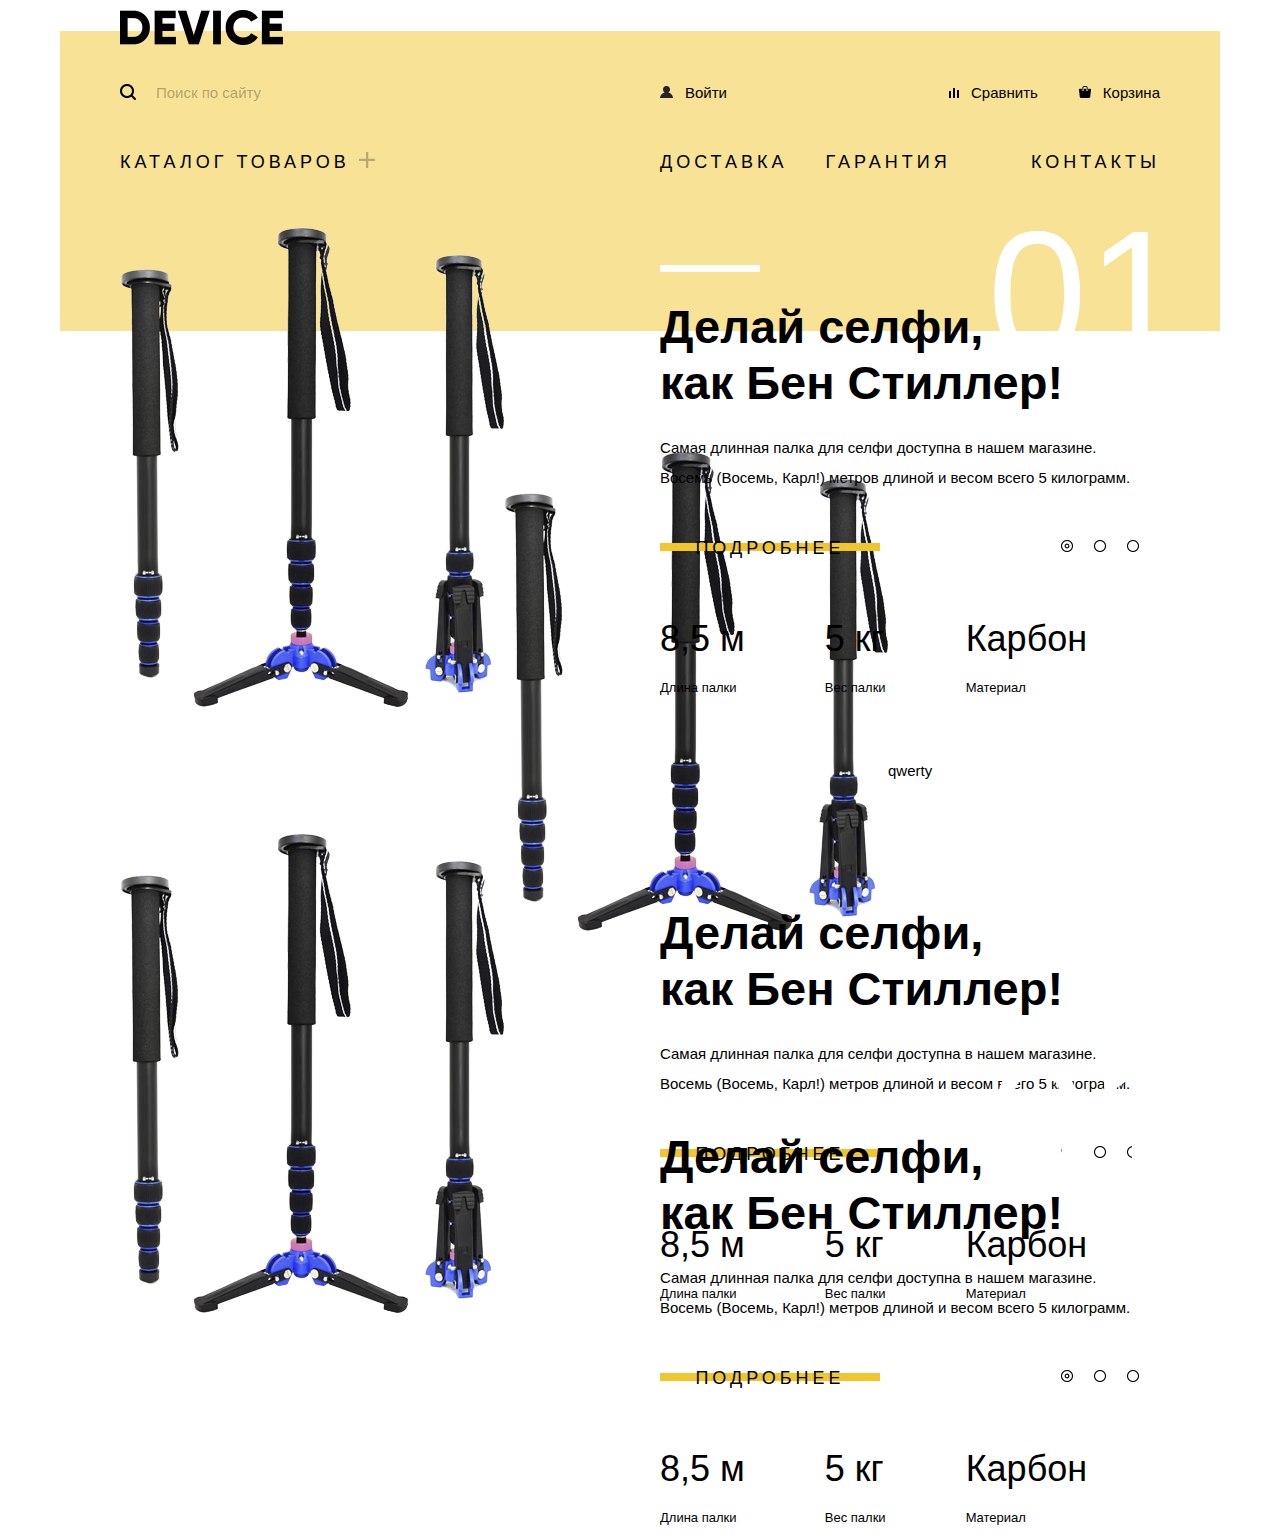
==== index.html @ 812c5d24 "Слайдер_1" ====
<!DOCTYPE html>
<html lang="ru">
  <head>
    <meta charset="utf-8">
    <title>HTML Academy: Девайс</title>
    <link rel="stylesheet" href="css/style.css">

  </head>
  
  <body>

<header>
  <div class="container">
    <div>
      <img src="img/logo.png" alt="" class="logo">
    </div>

    <div class="up">
      <div class="search">
        <img src="img/search_.png" alt="" class="search">
        <span class="search_text">Поиск по сайту</span>
      </div>
      <div class="menu_up">
        <div class="container_left">
          <a href="#"><img src="img/user_.png" alt="" class="user">Войти</a>
        </div>
        <div class="container_cart">
          <ul>
            <li><a href="#"><img src="img/compare_.png" alt="" class="compare">Сравнить</a></li>
            <li><a href="#"><img src="img/cart_.png" alt="" class="cart">Корзина</a></li>
          </ul>
        </div>
      </div>
    </div>
  
    <nav class="clearfix">
      <div class="catalog">
        <a href="#">Каталог товаров <img src="img/plus.png" alt="" class="plus"></a>
      </div>
      <div class="menu">
        <div class="container_left">
          <ul>
            <li><a href="#">Доставка</a></li>
            <li><a href="#">Гарантия</a></li>
          </ul>
        </div>
        <div class="container_right">
          <ul>
            <li><a href="#">Контакты</a></li>
          </ul>
        </div>
    </div>
    </nav>



    <div class="rect"></div>


  </div>


</header>



<section class="slider">
  <div class="container">
    <div class="slider1">
      <div class="sli__img"><img src="img/slider-1.png" alt="" class="slider">
      </div>
      <div class="sli__text">
        <h1>Делай селфи,<br> как Бен Стиллер!</h1>
        <p class="descr">Самая длинная палка для селфи доступна в нашем магазине.<br>
        Восемь (Восемь, Карл!) метров длиной и весом всего 5 килограмм.
        </p>
        <a href="#">
          <div class="button">Подробнее
            <div class="rect__1"></div>
          </div>
        </a>
      
        <div class="pag">
          <ul>
            <li><a href="#"><img src="img/slider-button.png" alt="" class="slider__but"></a></li>
            <li><a href="#"><img src="img/slider-button-empty.png" alt="" class="slider__but"></a></li>
            <li><a href="#"><img src="img/slider-button-empty.png" alt="" class="slider__but"></a></li>
          </ul>
        </div>
        <div class="num">01</div>
        <div class="charact">
          <ul>
            <li>
              <p class="ch">8,5 м</p>
              <p class="ch__de">Длина палки</p>
              
            </li>
            <li>
              <p class="ch">5 кг</p>
              <p class="ch__de">Вес палки</p>
            </li>
            <li>
            <p class="ch">Карбон</p>
            <p class="ch__de">Материал</p>
            </li>
          </ul>
        </div>    
      </div>
    </div>

    <div class="slider1">
      <div class="sli__img"><img src="img/slider-1.png" alt="" class="slider">
      </div>
      <div class="sli__text">
        <h1>Делай селфи,<br> как Бен Стиллер!</h1>
        <p class="descr">Самая длинная палка для селфи доступна в нашем магазине.<br>
        Восемь (Восемь, Карл!) метров длиной и весом всего 5 килограмм.
        </p>
        <a href="#">
          <div class="button">Подробнее
            <div class="rect__1"></div>
          </div>
        </a>
      
        <div class="pag">
          <ul>
            <li><a href="#"><img src="img/slider-button.png" alt="" class="slider__but"></a></li>
            <li><a href="#"><img src="img/slider-button-empty.png" alt="" class="slider__but"></a></li>
            <li><a href="#"><img src="img/slider-button-empty.png" alt="" class="slider__but"></a></li>
          </ul>
        </div>
        <div class="num">01</div>
        <div class="charact">
          <ul>
            <li>
              <p class="ch">8,5 м</p>
              <p class="ch__de">Длина палки</p>
              
            </li>
            <li>
              <p class="ch">5 кг</p>
              <p class="ch__de">Вес палки</p>
            </li>
            <li>
            <p class="ch">Карбон</p>
            <p class="ch__de">Материал</p>
            </li>
          </ul>
        </div>    
      </div>
    </div>
    
    <div class="slider1">
      <div class="sli__img"><img src="img/slider-1.png" alt="" class="slider">
      </div>
      <div class="sli__text">
        <h1>Делай селфи,<br> как Бен Стиллер!</h1>
        <p class="descr">Самая длинная палка для селфи доступна в нашем магазине.<br>
        Восемь (Восемь, Карл!) метров длиной и весом всего 5 килограмм.
        </p>
        <a href="#">
          <div class="button">Подробнее
            <div class="rect__1"></div>
          </div>
        </a>
      
        <div class="pag">
          <ul>
            <li><a href="#"><img src="img/slider-button.png" alt="" class="slider__but"></a></li>
            <li><a href="#"><img src="img/slider-button-empty.png" alt="" class="slider__but"></a></li>
            <li><a href="#"><img src="img/slider-button-empty.png" alt="" class="slider__but"></a></li>
          </ul>
        </div>
        <div class="num">01</div>
        <div class="charact">
          <ul>
            <li>
              <p class="ch">8,5 м</p>
              <p class="ch__de">Длина палки</p>
              
            </li>
            <li>
              <p class="ch">5 кг</p>
              <p class="ch__de">Вес палки</p>
            </li>
            <li>
            <p class="ch">Карбон</p>
            <p class="ch__de">Материал</p>
            </li>
          </ul>
        </div>    
      </div>
    </div>
  </div>
</section>

<section>
  <div class="container"></div>
</section>

<section>
  <div class="container"></div>
</section>

<section>
  <div class="container">qwerty</div>
</section>

<footer>
  <div class="container"></div>
</footer>

</html>
---- css/style.css ----
body {
    padding: 0;
    margin: 0;
    font-family: 'Open Sans Light', 'Helvetica Neue', sans-serif;
    font-size: 15px;
    width: 1160px;
    margin: auto;
}


header {
    background: #f0c52e80;
    height: 300px;
    width: 1160px;
    margin: 31px auto auto auto;
}

.container {
    width: 1040px  ;
    margin: 0 auto;
    position: relative;
}

.logo {
    margin-top: -21px;
}

.search_text {
    
    color: #0000004d;
}

.search {
    float: left;
    padding: 0;
}

.up {
    margin-top: 36px;
}

.menu_up img {
    margin-right: 12px;
}

.container_cart {
    float: right;
}

.container_cart li {
    float: left;
    display: block;
    margin-left: 41px;
}

nav {
    font-family: 'Gilroy ExtraBold', sans-serif;
    text-transform: uppercase;
    letter-spacing: 4px;
    padding-top: 51px;
    font-size: 18px;
}

.button {
    font-family: 'Gilroy ExtraBold', sans-serif;
    text-transform: uppercase;
    letter-spacing: 4px;
    font-size: 18px;
    text-align: center;
    width: fit-content;
    float: left;    
}

a {
    color: black;
    text-decoration: none;
}

span {
    margin-left: 20px;
    padding: 0%;

}

.catalog {
    float: left;
    padding: 0;
}

.container_right {
    float: right;
}

.container_right li {
    float: right;
    display: block;
}

.container_left {
    float: left;
}

.container_left li {
    float: left;
    display: block;
    margin-right: 38px;
}

.menu {
    width: 500px;
    float: right;
}

.clearfix {
    content: '';
    display: table;
    width: 100%;
    clear: both;
}

ul {
    padding: 0;
    margin: 0;
}

.menu_up {
    width: 500px;
    float: right;
}

.rect {
    width: 100px;
    height: 7px;
    background-color: #fff;
    margin-top: 92px;
    margin-left: 540px
    ;
}

.slider {
    height: 431px;
}

.sli__img {
    float: left;
}

.sli__img img {
    height: 100%;
    width: 100%;
    margin-top: -107px;
}

h1 {
    font-family: 'Gilroy ExtraBold', sans-serif;
    font-size: 47px;
    line-height: 56px;
    margin: 0;
}

.sli__text {
    width: 500px;
    float: right;
    margin-top: -32px;
    position: relative;
}

.descr {
    line-height: 30px;
    margin: 22px 0 45px 0;
    
}

.rect__1 {
    width: 220px;
    height: 8px;
    background-color: #f0c52e;
    margin-top: -16px;
}

.pag {
    float: right;
}

.pag li {
    margin-right: 21px;
    display: block;
    float: left;
}

.num {
    font-size: 179px;
    color: #fff;
    font-family: 'Gilroy ExtraBold', sans-serif;
    position: absolute;
    bottom: 62%;
    left: 65.5%;
}

.ch {
    font-family: 'Gilroy Light', sans-serif;
    font-size: 36px;
    margin: 0;
}

.charact li {
    display: block;
    float: left;
    margin-right: 80px;
}

.charact {
    position: absolute;
    width: 510px;
    margin: 80px 0 0 0;
}

.ch__de {
    font-family: 'Open Sans Light', 'Helvetica Neue', sans-serif;
    font-size: 13px;
    margin-top: 20px;
}
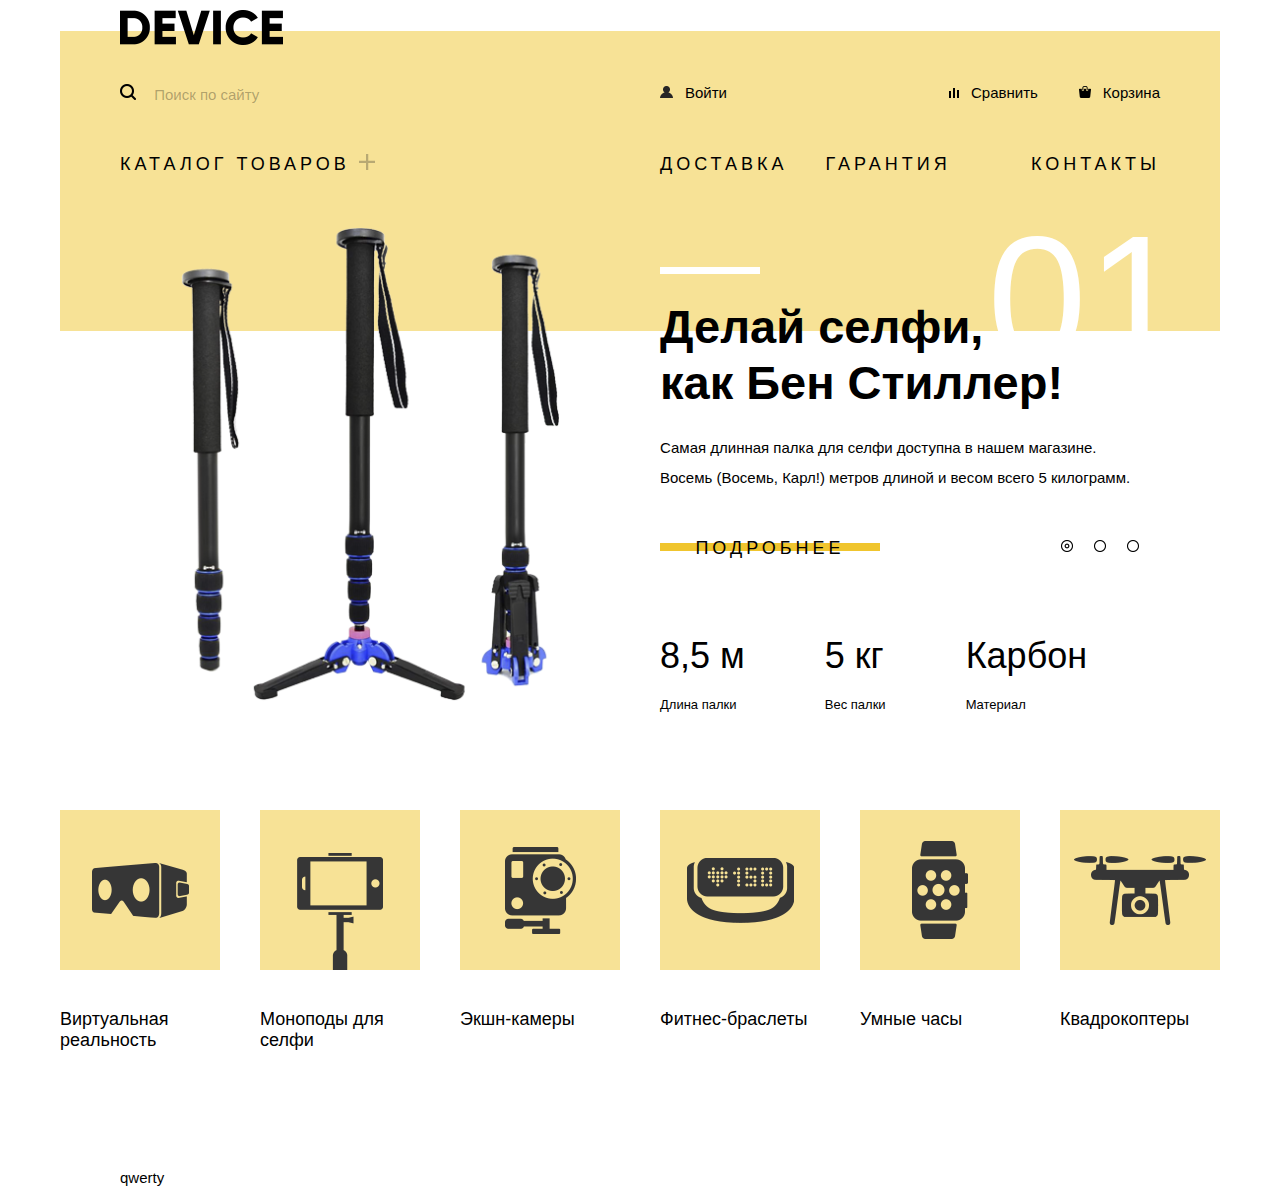
==== commit ce70c230: "popular" ====
--- a/index.html
+++ b/index.html
@@ -14,44 +14,46 @@
     <div>
       <img src="img/logo.png" alt="" class="logo">
     </div>
-
-    <div class="up">
-      <div class="search">
-        <img src="img/search_.png" alt="" class="search">
-        <span class="search_text">Поиск по сайту</span>
+    <div class="navigation">
+      <div class="nav-up">
+        <div class="search">
+          <img src="img/search_.png" alt="" class="search">
+          Поиск по сайту
+        </div>
+        <div class="menu_up">
+          <div class="container_left">
+            <a href="#"><img src="img/user_.png" alt="" class="user">Войти</a>
+          </div>
+          <div class="container_cart">
+            <div class="compare">
+              <a href="#"><img src="img/compare_.png" alt="" class="imgcompare">Сравнить</a>
+            </div>
+            <div class="cart">
+              <a href="#"><img src="img/cart_.png" alt="" class="cart">Корзина</a>
+            </div>
+          </div>
+        </div>
       </div>
-      <div class="menu_up">
-        <div class="container_left">
-          <a href="#"><img src="img/user_.png" alt="" class="user">Войти</a>
+    
+      <div class="nav-down">
+        <div class="catalog">
+          <a href="#">Каталог товаров <img src="img/plus.png" alt="" class="plus"></a>
         </div>
-        <div class="container_cart">
-          <ul>
-            <li><a href="#"><img src="img/compare_.png" alt="" class="compare">Сравнить</a></li>
-            <li><a href="#"><img src="img/cart_.png" alt="" class="cart">Корзина</a></li>
-          </ul>
+        <div class="menu">
+          <div class="container_left">
+            <div class="del">
+              <a href="#">Доставка</a>
+            </div>
+            <div class="garant">
+              <a href="#">Гарантия</a>
+            </div>
+          </div>
+          <div class="container_right">
+            <a href="#">Контакты</a>
+          </div>
         </div>
       </div>
     </div>
-  
-    <nav class="clearfix">
-      <div class="catalog">
-        <a href="#">Каталог товаров <img src="img/plus.png" alt="" class="plus"></a>
-      </div>
-      <div class="menu">
-        <div class="container_left">
-          <ul>
-            <li><a href="#">Доставка</a></li>
-            <li><a href="#">Гарантия</a></li>
-          </ul>
-        </div>
-        <div class="container_right">
-          <ul>
-            <li><a href="#">Контакты</a></li>
-          </ul>
-        </div>
-    </div>
-    </nav>
-
 
 
     <div class="rect"></div>
@@ -67,27 +69,32 @@
 <section class="slider">
   <div class="container">
     <div class="slider1">
-      <div class="sli__img"><img src="img/slider-1.png" alt="" class="slider">
+      <div class="sli__img">
+        <div><img src="img/slider-1.png" alt="" class="slider"></div>
       </div>
       <div class="sli__text">
         <h1>Делай селфи,<br> как Бен Стиллер!</h1>
         <p class="descr">Самая длинная палка для селфи доступна в нашем магазине.<br>
         Восемь (Восемь, Карл!) метров длиной и весом всего 5 килограмм.
         </p>
-        <a href="#">
-          <div class="button">Подробнее
-            <div class="rect__1"></div>
+        <div class="butt">
+          <a href="#">
+            <div class="button">Подробнее
+              <div class="rect__1"></div>
+            </div>
+          </a>
+          
+          <div class="pag">
+            <ul>
+              <li><a href="#"><img src="img/slider-button.png" alt="" class="slider__but"></a></li>
+              <li><a href="#"><img src="img/slider-button-empty.png" alt="" class="slider__but"></a></li>
+              <li><a href="#"><img src="img/slider-button-empty.png" alt="" class="slider__but"></a></li>
+            </ul>
           </div>
-        </a>
-      
-        <div class="pag">
-          <ul>
-            <li><a href="#"><img src="img/slider-button.png" alt="" class="slider__but"></a></li>
-            <li><a href="#"><img src="img/slider-button-empty.png" alt="" class="slider__but"></a></li>
-            <li><a href="#"><img src="img/slider-button-empty.png" alt="" class="slider__but"></a></li>
-          </ul>
         </div>
+
         <div class="num">01</div>
+
         <div class="charact">
           <ul>
             <li>
@@ -108,94 +115,43 @@
       </div>
     </div>
 
-    <div class="slider1">
-      <div class="sli__img"><img src="img/slider-1.png" alt="" class="slider">
+</section>
+
+<section>
+  <div class="">
+    <div class="popular">
+      <div class="icon">
+      <div class="col-1">
+        <img src="img/popular-1.png" alt="">
+        
+        
       </div>
-      <div class="sli__text">
-        <h1>Делай селфи,<br> как Бен Стиллер!</h1>
-        <p class="descr">Самая длинная палка для селфи доступна в нашем магазине.<br>
-        Восемь (Восемь, Карл!) метров длиной и весом всего 5 килограмм.
-        </p>
-        <a href="#">
-          <div class="button">Подробнее
-            <div class="rect__1"></div>
-          </div>
-        </a>
-      
-        <div class="pag">
-          <ul>
-            <li><a href="#"><img src="img/slider-button.png" alt="" class="slider__but"></a></li>
-            <li><a href="#"><img src="img/slider-button-empty.png" alt="" class="slider__but"></a></li>
-            <li><a href="#"><img src="img/slider-button-empty.png" alt="" class="slider__but"></a></li>
-          </ul>
+      <div class="col-2">
+        <img src="img/popular-2.png" alt="">
         </div>
-        <div class="num">01</div>
-        <div class="charact">
-          <ul>
-            <li>
-              <p class="ch">8,5 м</p>
-              <p class="ch__de">Длина палки</p>
-              
-            </li>
-            <li>
-              <p class="ch">5 кг</p>
-              <p class="ch__de">Вес палки</p>
-            </li>
-            <li>
-            <p class="ch">Карбон</p>
-            <p class="ch__de">Материал</p>
-            </li>
-          </ul>
-        </div>    
+      <div class="col-3">
+        <img src="img/popular-3.png" alt="">
+        </div>
+      <div class="col-4">
+        <img src="img/popular-4.png" alt="">
+        </div>
+      <div class="col-5">
+        <img src="img/popular-5.png" alt="">
+        </div>
+      <div class="col-6">
+        <img src="img/poppular-6.png" alt="">
+        </div>
       </div>
-    </div>
-    
-    <div class="slider1">
-      <div class="sli__img"><img src="img/slider-1.png" alt="" class="slider">
-      </div>
-      <div class="sli__text">
-        <h1>Делай селфи,<br> как Бен Стиллер!</h1>
-        <p class="descr">Самая длинная палка для селфи доступна в нашем магазине.<br>
-        Восемь (Восемь, Карл!) метров длиной и весом всего 5 килограмм.
-        </p>
-        <a href="#">
-          <div class="button">Подробнее
-            <div class="rect__1"></div>
-          </div>
-        </a>
-      
-        <div class="pag">
-          <ul>
-            <li><a href="#"><img src="img/slider-button.png" alt="" class="slider__but"></a></li>
-            <li><a href="#"><img src="img/slider-button-empty.png" alt="" class="slider__but"></a></li>
-            <li><a href="#"><img src="img/slider-button-empty.png" alt="" class="slider__but"></a></li>
-          </ul>
-        </div>
-        <div class="num">01</div>
-        <div class="charact">
-          <ul>
-            <li>
-              <p class="ch">8,5 м</p>
-              <p class="ch__de">Длина палки</p>
-              
-            </li>
-            <li>
-              <p class="ch">5 кг</p>
-              <p class="ch__de">Вес палки</p>
-            </li>
-            <li>
-            <p class="ch">Карбон</p>
-            <p class="ch__de">Материал</p>
-            </li>
-          </ul>
-        </div>    
+      <div class="col-tex">
+        <div class="col-text">Виртуальная реальность</div>
+        <div class="col-text">Моноподы для селфи</div>
+        <div class="col-text">Экшн-камеры</div>
+        <div class="col-text">Фитнес-браслеты</div>
+        <div class="col-text">Умные часы</div>
+        <div class="col-text">Квадрокоптеры</div>
       </div>
     </div>
   </div>
-</section>
-
-<section>
-  <div class="container"></div>
 </section>
 
 <section>
--- a/css/style.css
+++ b/css/style.css
@@ -25,18 +25,22 @@
     margin-top: -21px;
 }
 
-.search_text {
-    
+.search {
+    padding: 0 14px 0 0;
     color: #0000004d;
-}
-
-.search {
-    float: left;
-    padding: 0;
-}
-
-.up {
+
+}
+
+.navigation {
+    display: flex;
+    flex-direction: column;
+}
+
+.nav-up {
     margin-top: 36px;
+    display: flex;
+    justify-content: space-between;
+
 }
 
 .menu_up img {
@@ -44,21 +48,21 @@
 }
 
 .container_cart {
-    float: right;
-}
-
-.container_cart li {
-    float: left;
-    display: block;
-    margin-left: 41px;
-}
-
-nav {
+    display: flex;
+}
+
+.compare {
+    padding-right: 41px;
+}
+
+.nav-down {
     font-family: 'Gilroy ExtraBold', sans-serif;
     text-transform: uppercase;
     letter-spacing: 4px;
     padding-top: 51px;
     font-size: 18px;
+    display: flex;
+    justify-content: space-between;
 }
 
 .button {
@@ -76,46 +80,23 @@
     text-decoration: none;
 }
 
-span {
-    margin-left: 20px;
-    padding: 0%;
-
-}
-
 .catalog {
-    float: left;
+
     padding: 0;
 }
 
-.container_right {
-    float: right;
-}
-
-.container_right li {
-    float: right;
-    display: block;
-}
-
 .container_left {
-    float: left;
-}
-
-.container_left li {
-    float: left;
-    display: block;
-    margin-right: 38px;
+    display: flex;
 }
 
 .menu {
     width: 500px;
-    float: right;
-}
-
-.clearfix {
-    content: '';
-    display: table;
-    width: 100%;
-    clear: both;
+    display: flex;
+    justify-content: space-between;
+}
+
+.del {
+    padding-right: 38px;
 }
 
 ul {
@@ -125,7 +106,8 @@
 
 .menu_up {
     width: 500px;
-    float: right;
+    display: flex;
+    justify-content: space-between;
 }
 
 .rect {
@@ -133,23 +115,28 @@
     height: 7px;
     background-color: #fff;
     margin-top: 92px;
-    margin-left: 540px
-    ;
+    margin-left: 540px;
 }
 
 .slider {
-    height: 431px;
+    height: 479px;
+}
+
+.slider1 {
+    display: flex;
+    justify-content: space-between;
 }
 
 .sli__img {
-    float: left;
-}
-
-.sli__img img {
-    height: 100%;
+    display: flex;
+    margin-top: -107px;
+    margin-left: auto;
+    margin-right: auto;
+}
+
+/*.sli__img img {
     width: 100%;
-    margin-top: -107px;
-}
+}*/
 
 h1 {
     font-family: 'Gilroy ExtraBold', sans-serif;
@@ -160,7 +147,7 @@
 
 .sli__text {
     width: 500px;
-    float: right;
+    padding-left: 40px;
     margin-top: -32px;
     position: relative;
 }
@@ -178,14 +165,23 @@
     margin-top: -16px;
 }
 
+.butt {
+    display: flex;
+    justify-content: space-between;
+}
+
 .pag {
-    float: right;
+    display: flex;
+}
+
+.pag ul {
+    display: flex;
 }
 
 .pag li {
     margin-right: 21px;
-    display: block;
-    float: left;
+    display: flex;
+    
 }
 
 .num {
@@ -193,8 +189,8 @@
     color: #fff;
     font-family: 'Gilroy ExtraBold', sans-serif;
     position: absolute;
-    bottom: 62%;
-    left: 65.5%;
+    bottom: 75%;
+    left: 68%;
 }
 
 .ch {
@@ -203,9 +199,13 @@
     margin: 0;
 }
 
+.charact ul {
+    display: flex;
+}
+
 .charact li {
-    display: block;
-    float: left;
+    display: flex;
+    flex-direction: column;
     margin-right: 80px;
 }
 
@@ -221,3 +221,45 @@
     margin-top: 20px;
 }
 
+.popular {
+    /*display: flex;
+    flex-direction: row;
+    justify-content: space-between;*/
+}
+
+.col-1, .col-3, .col-4, .col-5, .col-6 {
+    height: 160px;
+    width: 160px;
+    background: #f7e296;
+    display: flex;
+    align-items: center;
+    justify-content: center;
+}
+
+.col-2 {
+    height: 160px;
+    width: 160px;
+    background: #f7e296;
+    display: flex;
+    align-items: flex-end;
+    justify-content: center;
+}
+
+.icon {
+    display: flex;
+    justify-content: space-between;
+}
+
+.col-text {
+    width: 160px;
+    height: 160px;
+    font-family: 'Gilroy ExtraBold', sans-serif;
+    font-size: 18px;
+    padding-top: 39px;
+}
+
+.col-tex {
+    display: flex;
+    justify-content: space-between;
+    flex-direction: row;
+}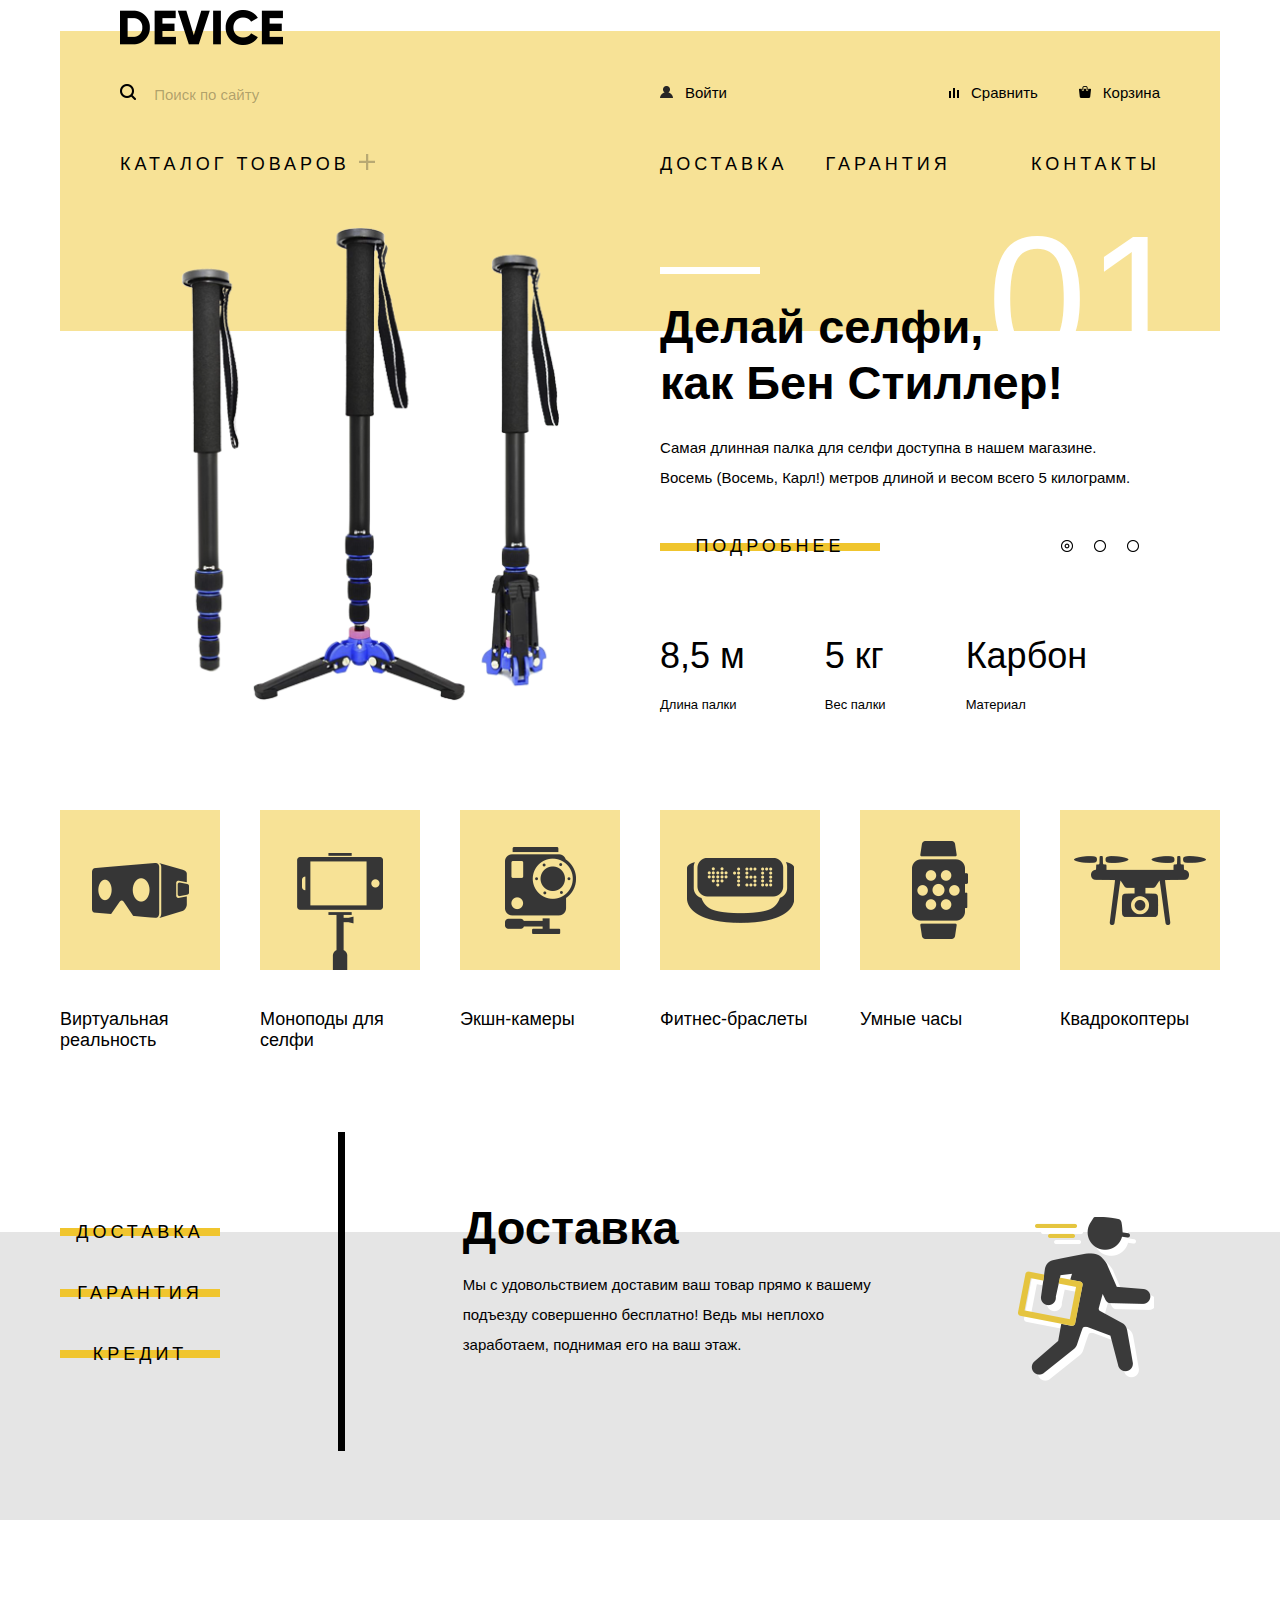
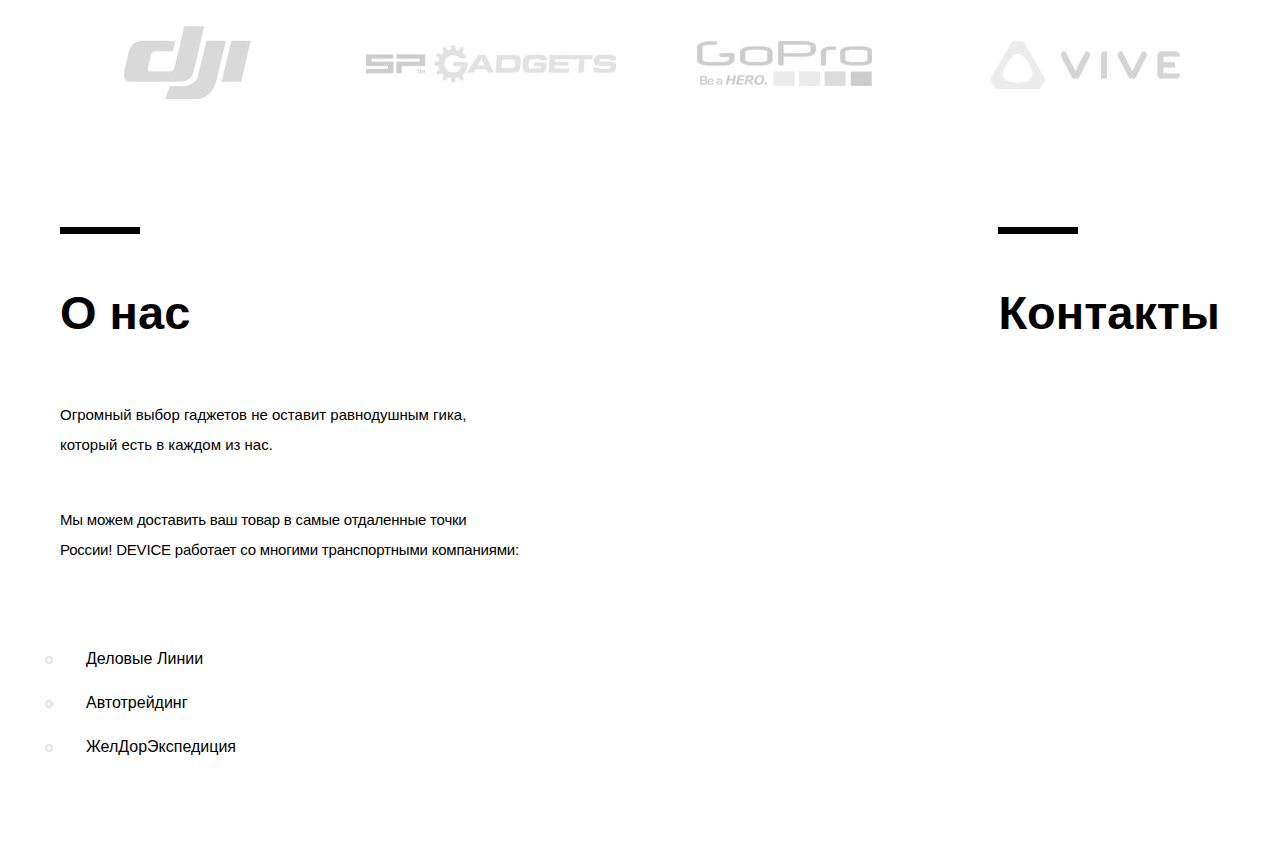
==== commit 4987a0c0: "раздел О нас" ====
--- a/index.html
+++ b/index.html
@@ -7,7 +7,7 @@
 
   </head>
   
-  <body>
+<body>
 
 <header>
   <div class="container">
@@ -79,8 +79,8 @@
         </p>
         <div class="butt">
           <a href="#">
-            <div class="button">Подробнее
-              <div class="rect__1"></div>
+            <div class="rect-1">
+              <div class="button">Подробнее</div>
             </div>
           </a>
           
@@ -117,14 +117,11 @@
 
 </section>
 
-<section>
-  <div class="">
-    <div class="popular">
+<section class="popular">
+    <div class="">
       <div class="icon">
       <div class="col-1">
         <img src="img/popular-1.png" alt="">
-        
-        
       </div>
       <div class="col-2">
         <img src="img/popular-2.png" alt="">
@@ -151,19 +148,87 @@
         <div class="col-text">Квадрокоптеры</div>
       </div>
     </div>
-  </div>
-</section>
-
-<section>
-  <div class="container"></div>
-</section>
-
-<section>
-  <div class="container">qwerty</div>
+</section>
+
+<section class="delivery">
+  <div class="deli">
+    <div class="del-menu">
+      <a href="#">
+        <div class="rect-2">
+          <div class="button">Доставка</div>
+        </div>
+      </a>
+      <a href="#">
+        <div class="rect-2">
+          <div class="button">Гарантия</div>
+        </div>
+      </a>
+      <a href="#">
+        <div class="rect-2">
+          <div class="button">Кредит</div>
+        </div>
+      </a>
+        
+     
+    </div>
+    <div class="del-rect"></div>
+    <div class="del-descr"><h3>Доставка</h3>
+      <p class="del-text">Мы с удовольствием доставим ваш товар прямо к вашему подъезду совершенно бесплатно! Ведь мы неплохо заработаем, поднимая его на ваш этаж.</p>
+    </div>
+    <div class="del-img"><img src="img/delivery.png" alt="" class=""></div>
+  </div>
+
+</section>
+
+<section class="partners">
+  <div class="">
+    <div class="icon">
+    <div class="ico-1">
+      <img src="img/logo-1.jpg" alt="">
+    </div>
+    <div class="ico-2">
+      <img src="img/logo-2.jpg" alt="">
+      </div>
+    <div class="ico-3">
+      <img src="img/logo-3.jpg" alt="">
+      </div>
+    <div class="ico-4">
+      <img src="img/logo-4.jpg" alt="">
+      </div>
+    </div>
+  </div>
+</section>
+
+<section class="info">
+  <div class="info-1">
+    <div class="about">
+      <div class="rect-3"></div>
+      <h3>О нас</h3>
+      <p class="about-text1">Огромный выбор гаджетов не оставит равнодушным гика, который есть в каждом из нас.</p>
+
+      <p class="about-text2">Мы можем доставить ваш товар в самые отдаленные точки России! DEVICE работает со многими транспортными компаниями:</p>
+        
+      <div class="about-text3">  
+        <ul>
+          <li>Деловые Линии</li>
+          <li>Автотрейдинг</li>
+          <li>ЖелДорЭкспедиция</li>
+        </ul>
+      </div>
+    </div>
+    <div class="contacts">
+      <div class="rect-3"></div>
+      <h3>Контакты</h3>
+    </div>
+  </div>
 </section>
 
 <footer>
-  <div class="container"></div>
+  <div class="container">
+
+  </div>
 </footer>
 
+</body>
+
 </html>
--- a/css/style.css
+++ b/css/style.css
@@ -3,7 +3,6 @@
     margin: 0;
     font-family: 'Open Sans Light', 'Helvetica Neue', sans-serif;
     font-size: 15px;
-    width: 1160px;
     margin: auto;
 }
 
@@ -63,16 +62,6 @@
     font-size: 18px;
     display: flex;
     justify-content: space-between;
-}
-
-.button {
-    font-family: 'Gilroy ExtraBold', sans-serif;
-    text-transform: uppercase;
-    letter-spacing: 4px;
-    font-size: 18px;
-    text-align: center;
-    width: fit-content;
-    float: left;    
 }
 
 a {
@@ -158,16 +147,26 @@
     
 }
 
-.rect__1 {
+.button {
+    font-family: 'Gilroy ExtraBold', sans-serif;
+    text-transform: uppercase;
+    letter-spacing: 4px;
+    font-size: 18px;
+}
+
+.rect-1 {
     width: 220px;
     height: 8px;
     background-color: #f0c52e;
-    margin-top: -16px;
+    display: flex;
+    justify-content: center;
+    align-items: center;
 }
 
 .butt {
     display: flex;
     justify-content: space-between;
+    align-items: center;
 }
 
 .pag {
@@ -222,9 +221,10 @@
 }
 
 .popular {
-    /*display: flex;
-    flex-direction: row;
-    justify-content: space-between;*/
+    height: 322px;
+    width: 1160px;
+    margin: auto;
+    padding-bottom: 100px;
 }
 
 .col-1, .col-3, .col-4, .col-5, .col-6 {
@@ -262,4 +262,141 @@
     display: flex;
     justify-content: space-between;
     flex-direction: row;
+}
+
+.deli {
+    display: flex;
+    position: relative;
+    justify-content: space-between;
+    margin: 0 auto;
+    width: 1160px;
+}
+
+.ico-1, .ico-2, .ico-3, .ico-4 {
+    padding: 20px;
+    height: 247px;
+    width: 260px;
+    display: flex;
+    align-items: center;
+    justify-content: center;
+}
+
+/*.ico-1, .ico-2, .ico-3 {
+    padding-right: 20px;
+}
+
+.ico-2, .ico-3, .ico-4 {
+    padding-left: 20px;
+}*/
+
+.del-menu {
+    padding-right: 117px;
+    margin-top: -4px;
+}
+
+.del-rect {
+    width: 7px;
+    height: 319px;
+    background-color: black;
+    margin: -100px 0 0 0;
+
+}
+
+.delivery {
+    height: 288px;
+    background: #e5e5e5;
+}
+
+.rect-2 {
+    width: 160px;
+    height: 8px;
+    background-color: #f0c52e;
+    display: flex;
+    justify-content: center;
+    align-items: center;
+    margin-bottom: 53px;
+}
+
+h3 {
+    font-family: 'Gilroy ExtraBold', sans-serif;
+    font-size: 47px;
+    margin: 0;
+}
+
+.del-descr {
+
+    padding: 0 116px 0 116px;
+    margin-top: -32px;
+}
+
+.del-img {
+    margin-top: -15px;
+    padding: 0 66px 0 0;
+}
+
+.del-text {
+    width: 438px;
+    line-height: 30px;
+}
+
+.partners {
+    width: 1200px;
+    margin: auto;
+}
+
+.info {
+    height: 655px;
+    width: 1200px;
+    margin: auto;
+}
+
+.rect-3 {
+    width: 80px;
+    height: 7px;
+    background-color: black;
+    margin-bottom: 51px;
+}
+
+.info-1 {
+    display: flex;
+    flex-direction: row;
+    justify-content: space-between;
+}
+
+.about {
+    padding: 20px;
+}
+
+.contacts {
+    padding: 20px;
+}
+
+.about-text1 {
+    width: 460px;
+    padding: 60px 0 45px 0;
+    margin: 0;
+    line-height: 30px;
+}
+
+.about-text2 {
+    width: 460px;
+    padding-bottom: 85px;
+    margin: 0;
+    letter-spacing: -0.2px;
+    line-height: 30px;
+}
+
+.about-text3 {
+    font-family: 'Gilroy ExtraBold', sans-serif;
+    font-size: 16px;
+}
+
+.about-text3 ul {
+    list-style-image: url(../img/marker.png); 
+    margin-right: 26px;
+}
+
+.about-text3 li {
+    padding-bottom: 26px;
+    padding-left: 26px;
 }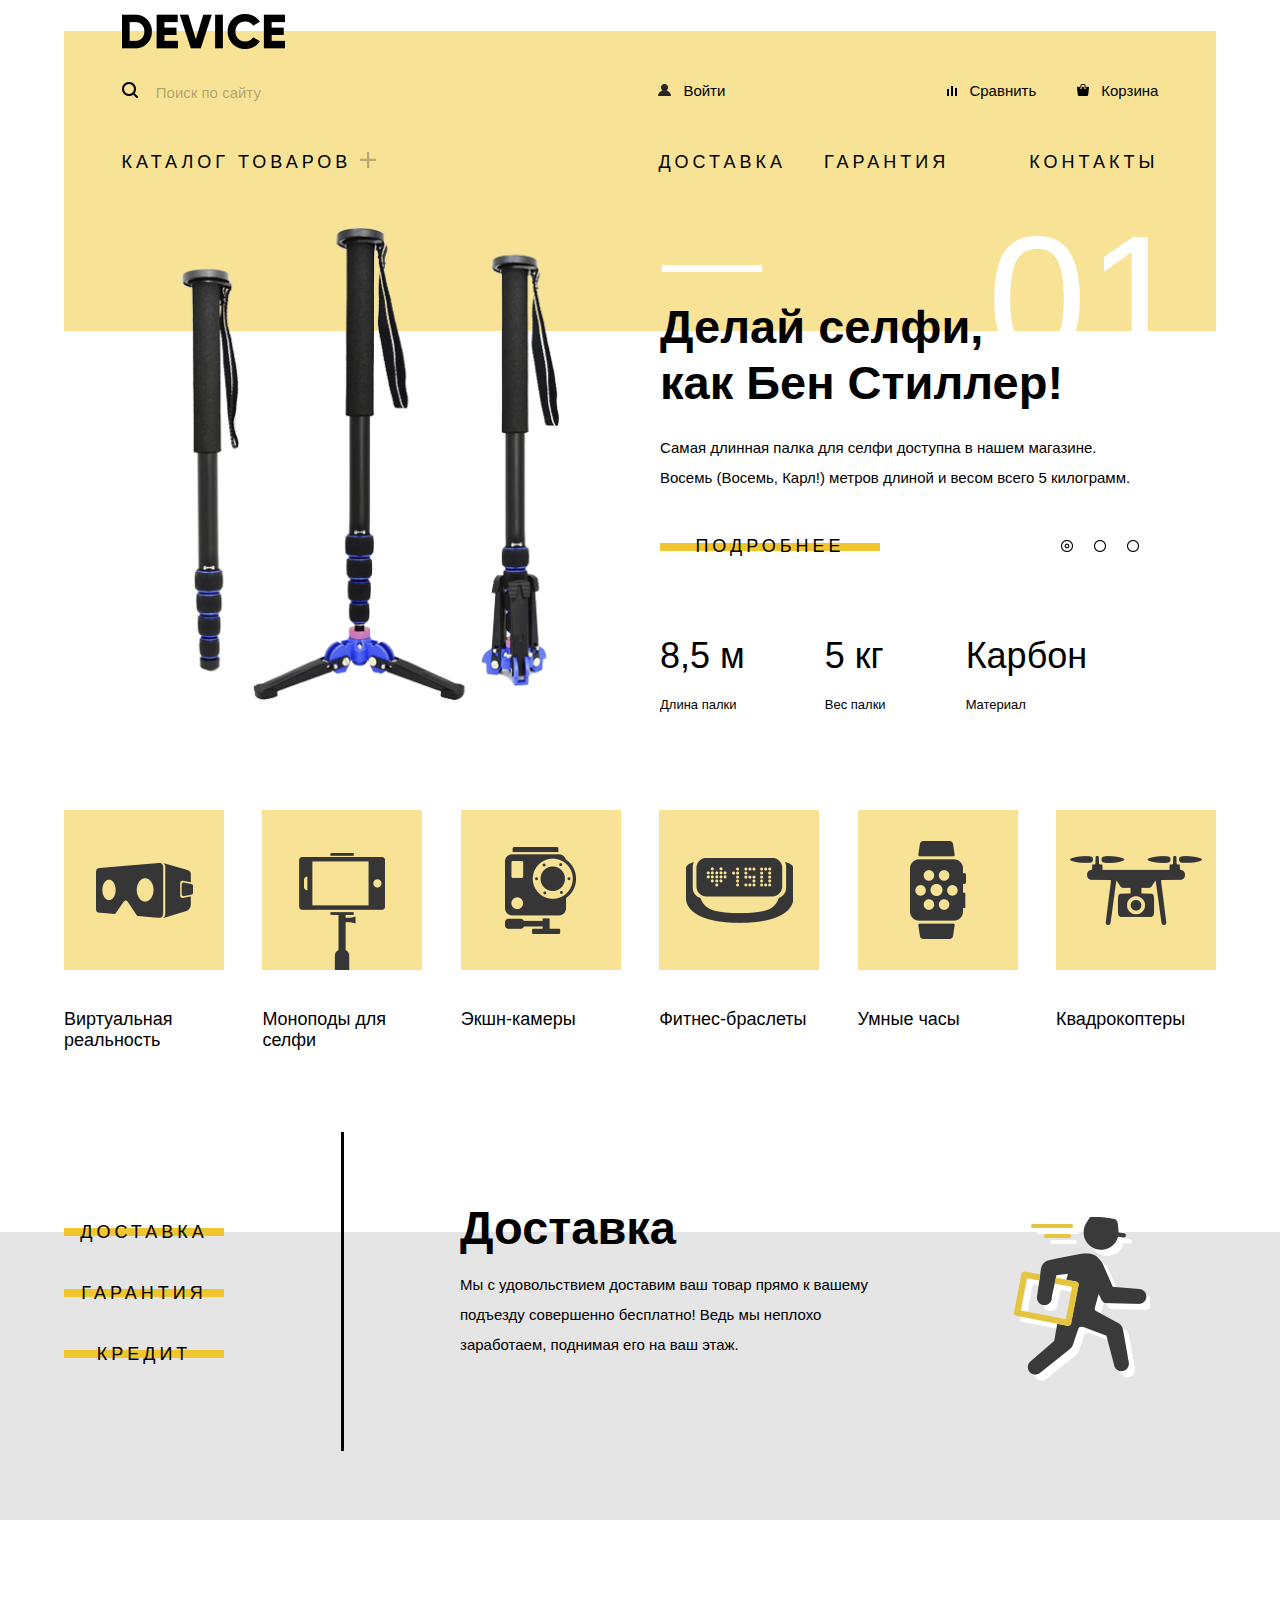
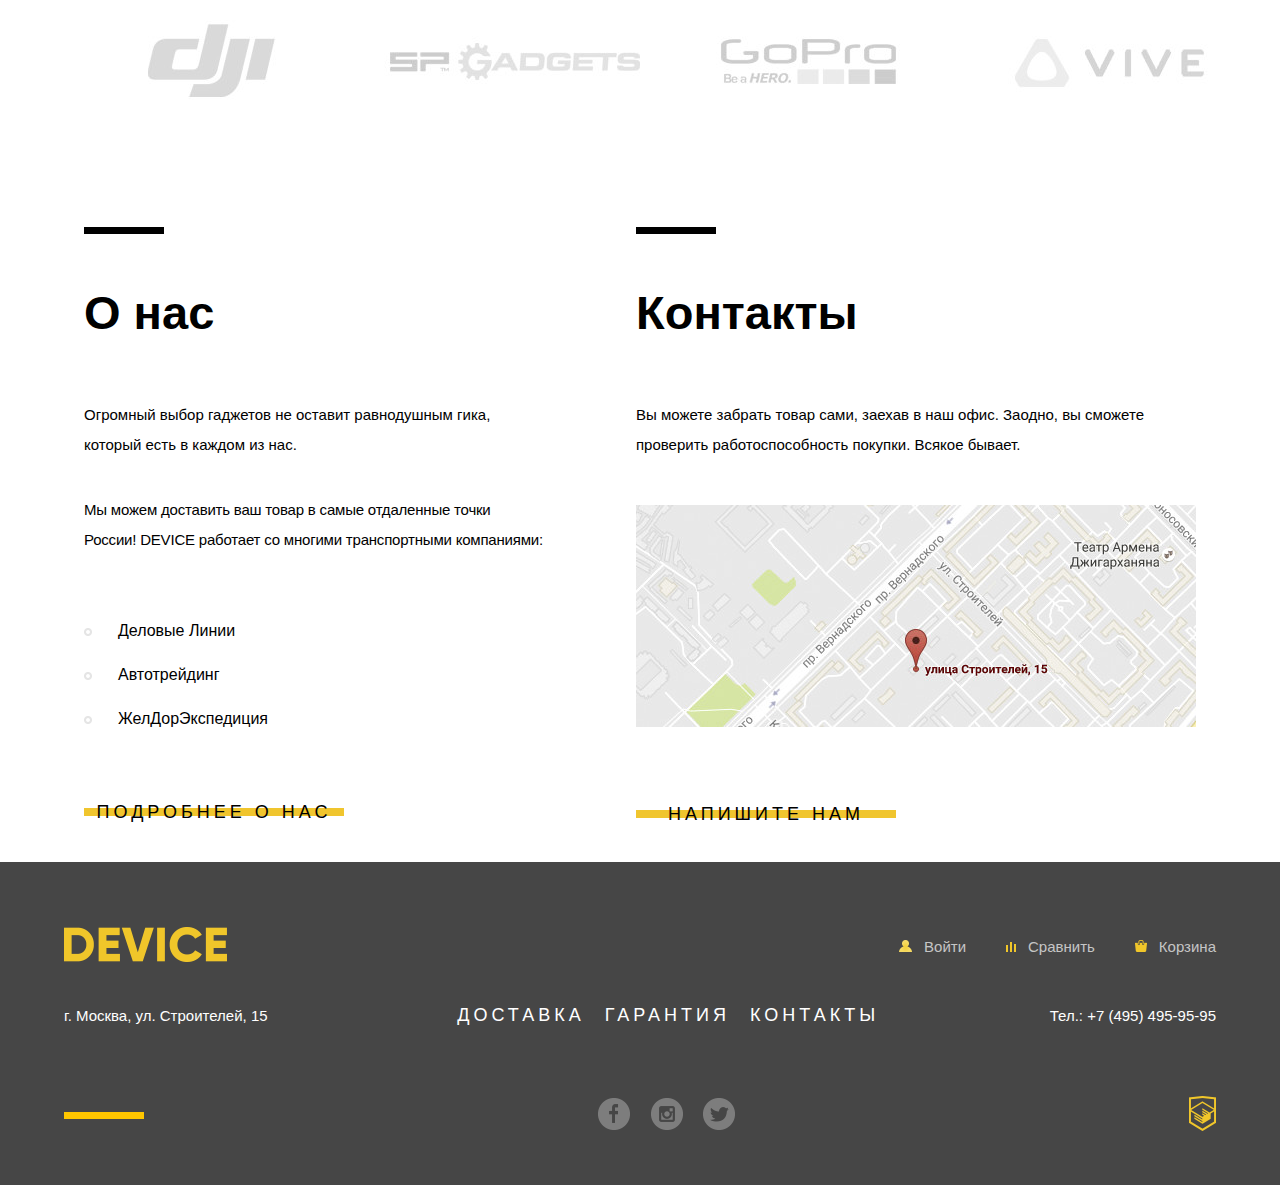
==== commit 3104da86: "catalog" ====
--- a/index.html
+++ b/index.html
@@ -12,7 +12,7 @@
 <header>
   <div class="container">
     <div>
-      <img src="img/logo.png" alt="" class="logo">
+      <a href="../data/index.html"><img src="img/logo.png" alt="" class="logo"></a>
     </div>
     <div class="navigation">
       <div class="nav-up">
@@ -37,7 +37,7 @@
     
       <div class="nav-down">
         <div class="catalog">
-          <a href="#">Каталог товаров <img src="img/plus.png" alt="" class="plus"></a>
+          <a href="../data/catalog.html">Каталог товаров <img src="img/plus.png" alt="" class="plus"></a>
         </div>
         <div class="menu">
           <div class="container_left">
@@ -184,16 +184,16 @@
   <div class="">
     <div class="icon">
     <div class="ico-1">
-      <img src="img/logo-1.jpg" alt="">
+      <a><img src="img/logo-1.jpg" alt=""></a>
     </div>
     <div class="ico-2">
-      <img src="img/logo-2.jpg" alt="">
+      <a><img src="img/logo-2.jpg" alt=""></a>
       </div>
     <div class="ico-3">
-      <img src="img/logo-3.jpg" alt="">
+      <a><img src="img/logo-3.jpg" alt=""></a>
       </div>
     <div class="ico-4">
-      <img src="img/logo-4.jpg" alt="">
+      <a><img src="img/logo-4.jpg" alt=""></a>
       </div>
     </div>
   </div>
@@ -205,9 +205,7 @@
       <div class="rect-3"></div>
       <h3>О нас</h3>
       <p class="about-text1">Огромный выбор гаджетов не оставит равнодушным гика, который есть в каждом из нас.</p>
-
       <p class="about-text2">Мы можем доставить ваш товар в самые отдаленные точки России! DEVICE работает со многими транспортными компаниями:</p>
-        
       <div class="about-text3">  
         <ul>
           <li>Деловые Линии</li>
@@ -215,18 +213,77 @@
           <li>ЖелДорЭкспедиция</li>
         </ul>
       </div>
-    </div>
+
+      <a href="#">
+        <div class="rect-4">
+        <div class="button">Подробнее о нас</div>
+        </div> 
+      </a>
+        
+    </div>
+
     <div class="contacts">
       <div class="rect-3"></div>
       <h3>Контакты</h3>
+      <p class="map-text">Вы можете забрать товар сами, заехав в наш офис. Заодно, вы сможете проверить работоспособность покупки. Всякое бывает.</p>
+      <img src="img/map.jpg" alt="" class="map">
+      <a href="#">
+        <div class="rect-4">
+        <div class="button">Напишите нам</div>
+        </div> 
+      </a>
+
     </div>
   </div>
 </section>
 
 <footer>
-  <div class="container">
-
-  </div>
+ 
+    <div class="footer-menu">
+      <div class="logo-footer">
+        <a href="#">
+          <img src="img/logo-footer.png" alt="" class="logo-footer">
+        </a>
+      </div>
+      <div class="menu-item">
+        <div class="user-f">
+          <a href="#"><img src="img/user.png" alt="" class="">Войти</a>
+        </div>
+        <div class="compare-f">
+            <a href="#"><img src="img/compare.png" alt="" class="">Сравнить<a>
+        </div>
+        <div class="cart-f">
+          <a href="#"><img src="img/cart.png" alt="" class="">Корзина</a>
+        </div>
+      </div>
+    </div>
+    <div class="footer-menu-2">
+      <p>г. Москва, ул. Строителей, 15</p>
+      <ul class="menu-2">
+        <li class="del-2">
+          <a href="#">Доставка</a>
+        </li>
+        <li class="garant-2">
+          <a href="#">Гарантия</a>
+        </li>
+        <li class="contacts-2">
+          <a href="#">Контакты</a>
+        </li>
+      </ul>
+      <p>Тел.: +7 (495) 495-95-95</p>
+    </div>
+    <div class="copyright">
+      <div class="rect-5"></div>
+      <div class="social">
+        <a href="https://www.facebook.com/"><img src="img/fb.png" alt="" class="fb"></a>
+        <a href="https://www.instagram.com/"><img src="img/inst.png" alt="" class="inst"></a>
+        <a href="https://www.twitter.com/"><img src="img/tw.png" alt="" class="twit"></a>
+      </div>
+      <div class="logo-html">
+        <a href="#"><img src="img/logo-html.png" alt="" class=""></a>
+      </div>
+    </div>
+
 </footer>
 
 </body>
--- a/css/style.css
+++ b/css/style.css
@@ -10,18 +10,20 @@
 header {
     background: #f0c52e80;
     height: 300px;
-    width: 1160px;
+    width: 90%;
+    max-width: 1160px;
     margin: 31px auto auto auto;
 }
 
 .container {
-    width: 1040px  ;
+    width: 90%;
+    max-width: 1040px;
     margin: 0 auto;
     position: relative;
 }
 
 .logo {
-    margin-top: -21px;
+    margin-top: -17px;
 }
 
 .search {
@@ -36,7 +38,7 @@
 }
 
 .nav-up {
-    margin-top: 36px;
+    margin-top: 30px;
     display: flex;
     justify-content: space-between;
 
@@ -222,7 +224,8 @@
 
 .popular {
     height: 322px;
-    width: 1160px;
+    width: 90%;
+    max-width: 1160px;
     margin: auto;
     padding-bottom: 100px;
 }
@@ -269,7 +272,8 @@
     position: relative;
     justify-content: space-between;
     margin: 0 auto;
-    width: 1160px;
+    width: 90%;
+    max-width: 1160px;
 }
 
 .ico-1, .ico-2, .ico-3, .ico-4 {
@@ -281,13 +285,38 @@
     justify-content: center;
 }
 
-/*.ico-1, .ico-2, .ico-3 {
-    padding-right: 20px;
-}
-
-.ico-2, .ico-3, .ico-4 {
-    padding-left: 20px;
-}*/
+
+.ico-1 a:hover img {
+    opacity: 0;
+}
+ 
+.ico-2 a:hover img {
+    opacity: 0;
+}
+  
+.ico-3 a:hover img {
+    opacity: 0;
+}
+
+.ico-4 a:hover img {
+    opacity: 0;
+}
+
+.ico-1 a:hover {
+    background: url(../img/logo-1h.jpg) no-repeat;
+}
+
+.ico-2 a:hover {
+    background: url(../img/logo-2h.jpg) no-repeat;
+}
+
+.ico-3 a:hover {
+    background: url(../img/logo-3h.jpg) no-repeat;
+}
+
+.ico-4 a:hover {
+    background: url(../img/logo-4h.jpg) no-repeat;
+}
 
 .del-menu {
     padding-right: 117px;
@@ -340,13 +369,15 @@
 }
 
 .partners {
-    width: 1200px;
+    width: 90%;
+    max-width: 1200px;
     margin: auto;
 }
 
 .info {
     height: 655px;
-    width: 1200px;
+    width: 90%;
+    max-width: 1200px;
     margin: auto;
 }
 
@@ -373,14 +404,18 @@
 
 .about-text1 {
     width: 460px;
-    padding: 60px 0 45px 0;
+    padding: 60px 0 35px 0;
     margin: 0;
     line-height: 30px;
+}
+
+.about-text1 p {
+    margin: 0;
 }
 
 .about-text2 {
     width: 460px;
-    padding-bottom: 85px;
+    padding-bottom: 67px;
     margin: 0;
     letter-spacing: -0.2px;
     line-height: 30px;
@@ -391,12 +426,125 @@
     font-size: 16px;
 }
 
-.about-text3 ul {
-    list-style-image: url(../img/marker.png); 
-    margin-right: 26px;
-}
-
 .about-text3 li {
     padding-bottom: 26px;
-    padding-left: 26px;
+    list-style: none;
+}
+
+.about-text3 li::before {
+    content: url(../img/marker.png); 
+    padding-right: 26px;
+}
+
+.rect-4 {
+    width: 260px;
+    height: 8px;
+    background-color: #f0c52e;
+    display: flex;
+    justify-content: center;
+    align-items: center;
+    margin-top: 54px;
+    margin-bottom: 73px;
+}
+
+.map-text {
+        width: 560px;
+        padding: 60px 0 45px 0;
+        margin: 0;
+        line-height: 30px;
+}
+
+.map {
+    padding-bottom: 26px;
+}
+
+footer {
+    height: 323px;
+    background-color: #464646;
+    font-family: 'Open Sans Light', 'Helvetica Neue', sans-serif;
+    font-size: 15px;
+    color: #fff;
+}
+
+.footer-menu {
+    display: flex;
+    position: relative;
+    justify-content: space-between;
+    align-items: center;
+    margin: 0 auto;
+    width: 90%;
+    max-width: 1160px;
+    padding-top: 65px;
+}
+
+.menu-item a {
+    color: #ffffffb3;
+}
+
+.menu-item {
+    display: flex;
+}
+
+.menu-item img {
+    margin-right: 12px;
+}
+
+.user-f, .compare-f {
+    margin-right: 40px;
+}
+
+.menu-2 {
+    font-family: 'Gilroy ExtraBold', sans-serif;
+    text-transform: uppercase;
+    letter-spacing: 4px;
+    font-size: 18px;
+    display: flex;
+    justify-content: space-between;
+    padding-left: 19px;
+}
+
+.menu-2 a {
+    color: #fff;
+}
+
+.menu-2 li {
+    display: flex;
+    padding: 0 10px;
+}
+
+.footer-menu-2 {
+    display: flex;
+    position: relative;
+    justify-content: space-between;
+    align-items: center;
+    margin: 0 auto;
+    width: 90%;
+    max-width: 1160px;
+    padding-top: 40px;
+}
+
+.footer-menu-2 p {
+    margin: 0;
+}
+
+.rect-5 {
+    width: 80px;
+    height: 7px;
+    background-color: #ffc600;
+    
+}
+
+.copyright {
+    display: flex;
+    position: relative;
+    justify-content: space-between;
+    align-items: center;
+    margin: 0 auto;
+    width: 90%;
+    max-width: 1160px;
+    padding-top: 70px;
+}
+
+.social img {
+    padding: 0 8px;
 }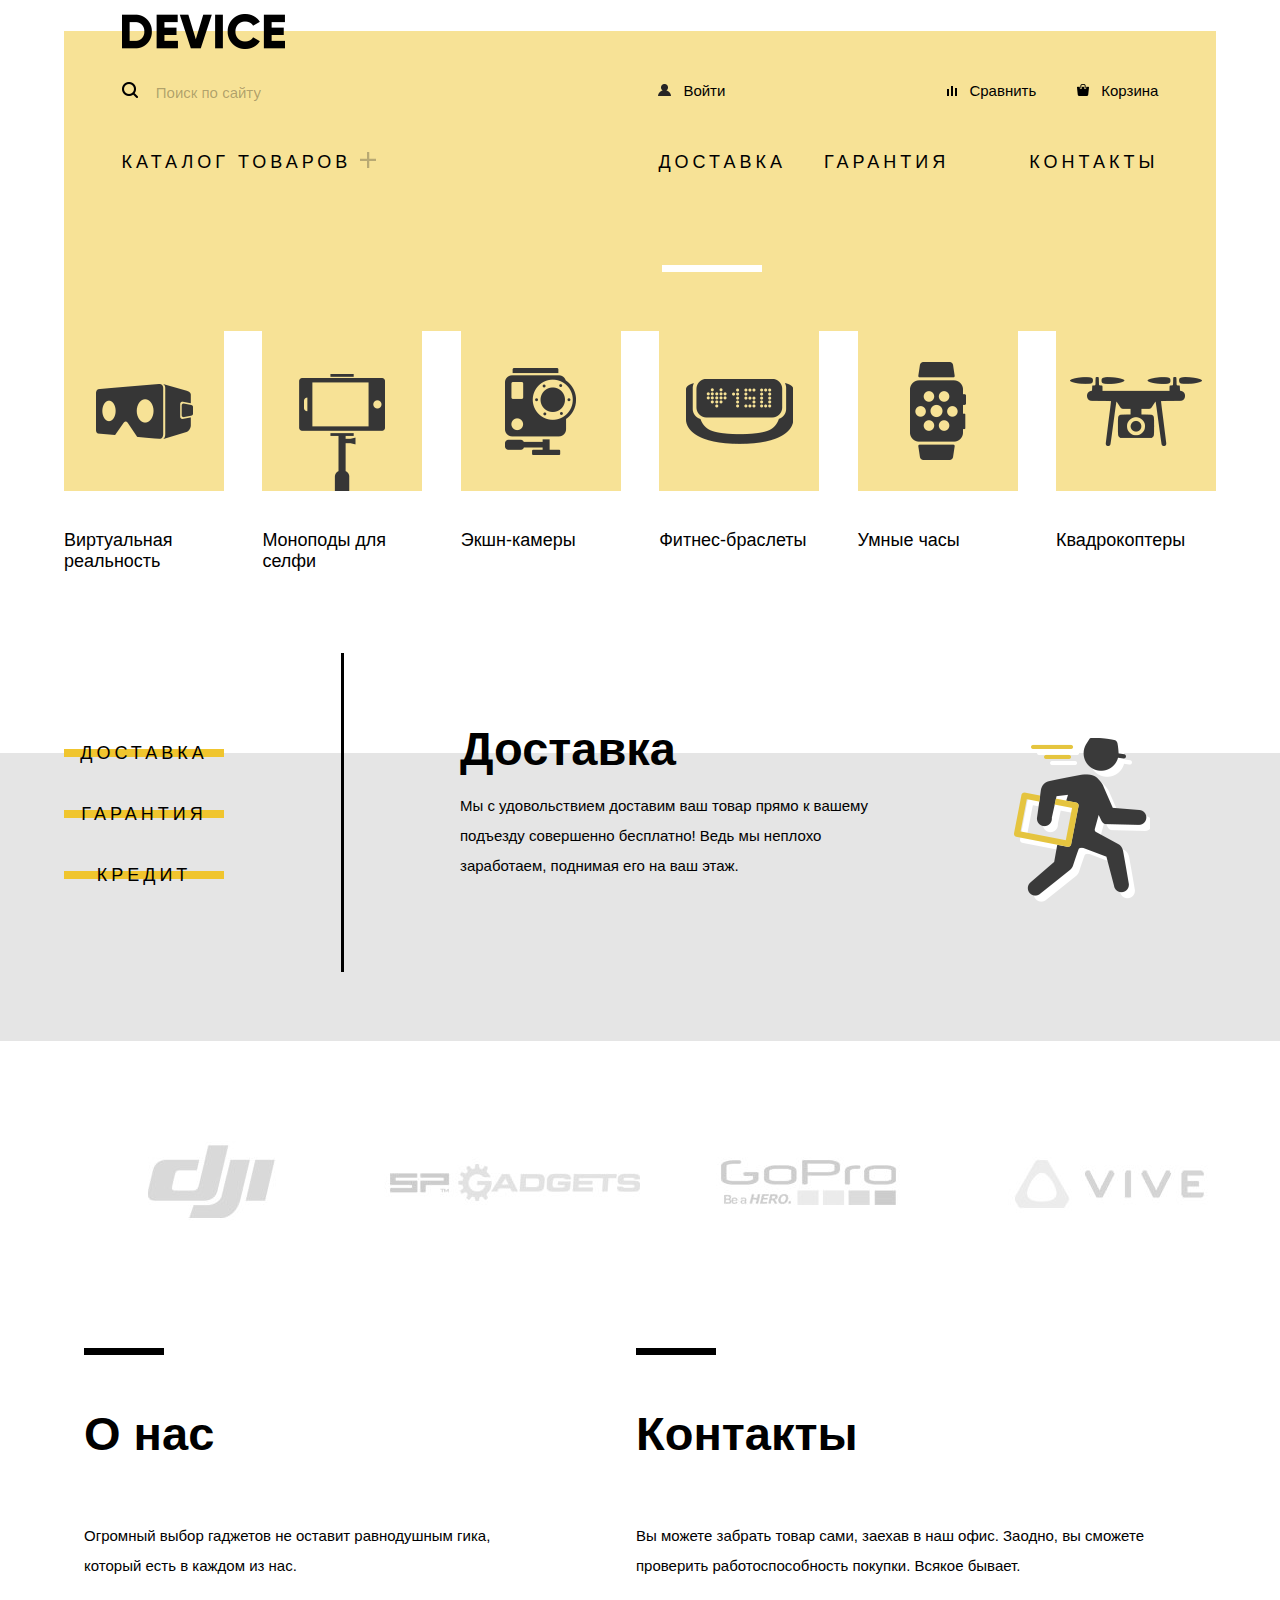
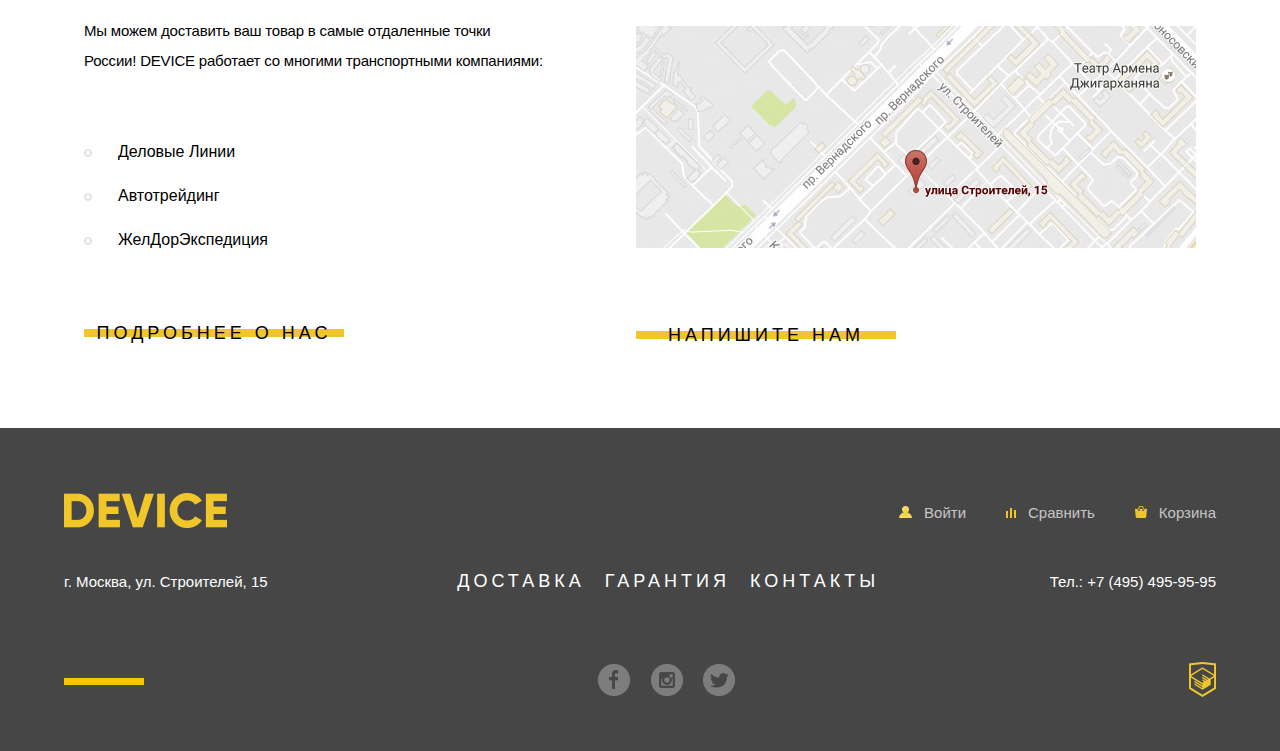
==== commit 68133fcc: "slider + write us + hover button" ====
--- a/index.html
+++ b/index.html
@@ -4,7 +4,7 @@
     <meta charset="utf-8">
     <title>HTML Academy: Девайс</title>
     <link rel="stylesheet" href="css/style.css">
-
+    <script src="../data/js/script.js"></script>
   </head>
   
 <body>
@@ -36,9 +36,9 @@
       </div>
     
       <div class="nav-down">
-        <div class="catalog">
-          <a href="../data/catalog.html">Каталог товаров <img src="img/plus.png" alt="" class="plus"></a>
-        </div>
+         <span class="catalogbut" onclick="view('hidden');">
+            Каталог товаров <img src="img/plus.png" alt="" class="plus">
+         </span>
         <div class="menu">
           <div class="container_left">
             <div class="del">
@@ -53,6 +53,20 @@
           </div>
         </div>
       </div>
+      <div id="hidden" class="navhidden">
+        <div class="nav-1">
+        <a>Виртуальная реальность</a>
+        <a>Моноподы для селфи</a>
+        <a>Экшн-камеры</a>
+      </div>
+        <div class="nav-2">
+        <a>Фитнес-браслеты</a>
+        <a>Умные часы</a>
+      </div>
+      <div class="nav-3">
+        <a>Квадрокоптеры</a>
+      </div>
+    </div>
     </div>
 
 
@@ -68,6 +82,7 @@
 
 <section class="slider">
   <div class="container">
+    <div class="mySlides fade">
     <div class="slider1">
       <div class="sli__img">
         <div><img src="img/slider-1.png" alt="" class="slider"></div>
@@ -86,9 +101,9 @@
           
           <div class="pag">
             <ul>
-              <li><a href="#"><img src="img/slider-button.png" alt="" class="slider__but"></a></li>
-              <li><a href="#"><img src="img/slider-button-empty.png" alt="" class="slider__but"></a></li>
-              <li><a href="#"><img src="img/slider-button-empty.png" alt="" class="slider__but"></a></li>
+              <li><span class="dot" onclick="currentSlide(1)"><img src="img/slider-button.png" alt="" class="slider__but"></span></li>
+              <li><span class="dot" onclick="currentSlide(2)"><img src="img/slider-button-empty.png" alt="" class="slider__but"></span></li>
+              <li><span class="dot" onclick="currentSlide(3)"><img src="img/slider-button-empty.png" alt="" class="slider__but"></span></li>
             </ul>
           </div>
         </div>
@@ -111,42 +126,142 @@
             <p class="ch__de">Материал</p>
             </li>
           </ul>
+        </div>   
+
+      </div>
+    </div>
+  </div>
+
+  <div class="mySlides fade">
+    <div class="slider1">
+      <div class="sli__img">
+        <div><img src="img/slider-2.png" alt="" class="slider"></div>
+      </div>
+      <div class="sli__text">
+        <h1>Худеем <br> правильно!</h1>
+        <p class="descr">Мотивирующие фитнес-браслеты помогут найти в себе силы<br>
+          не пропускать занятия и соблюдать диету.
+        </p>
+        <div class="butt">
+          <a href="#">
+            <div class="rect-1">
+              <div class="button">Подробнее</div>
+            </div>
+          </a>
+          
+          <div class="pag">
+            <ul>
+              <li><span class="dot" onclick="currentSlide(1)"><img src="img/slider-button-empty.png" alt="" class="slider__but"></span></li>
+              <li><span class="dot" onclick="currentSlide(2)"><img src="img/slider-button.png" alt="" class="slider__but"></span></li>
+              <li><span class="dot" onclick="currentSlide(3)"><img src="img/slider-button-empty.png" alt="" class="slider__but"></span></li>
+            </ul>
+          </div>
+        </div>
+
+        <div class="num-2">02</div>
+
+        <div class="charact">
+          <ul>
+            <li>
+              <p class="ch">48 часов</p>
+              <p class="ch__de">Без подзарядки</p>
+              
+            </li>
+
+          </ul>
         </div>    
       </div>
     </div>
-
+  </div>
+
+  <div class="mySlides fade">
+    <div class="slider1">
+      <div class="sli-img-3">
+        <div><img src="img/slider-3.png" alt="" class="slider"></div>
+      </div>
+      <div class="sli-text-3">
+        <h1 class="h-pos">Порхает как бабочка,<br> жалит как пчела!</h1>
+        <p class="descr">Этот обычный, на первый взгляд, квадрокоптер оснащен<br>
+          мощным лазером, замаскированным под стандартную камеру.
+        </p>
+        <div class="butt">
+          <a href="#">
+            <div class="rect-1">
+              <div class="button">Подробнее</div>
+            </div>
+          </a>
+          
+          <div class="pag">
+            <ul>
+              <li><span class="dot" onclick="currentSlide(1)"><img src="img/slider-button-empty.png" alt="" class="slider__but"></span></li>
+              <li><span class="dot" onclick="currentSlide(2)"><img src="img/slider-button-empty.png" alt="" class="slider__but"></span></li>
+              <li><span class="dot" onclick="currentSlide(3)"><img src="img/slider-button.png" alt="" class="slider__but"></span></li>
+            </ul>
+          </div>
+        </div>
+
+        <div class="num-3">03</div>
+
+        <div class="charact">
+          <ul>
+            <li>
+              <p class="ch">800 м</p>
+              <p class="ch__de">Дальность полета</p>
+              
+            </li>
+            <li>
+              <p class="ch">50 м</p>
+              <p class="ch__de">Радиус поражения</p>
+            </li>
+          </ul>
+        </div>    
+      </div>
+    </div>
+  </div>
+  </div>
+  
 </section>
 
 <section class="popular">
-    <div class="">
+    <div class="pop-block">
       <div class="icon">
-      <div class="col-1">
-        <img src="img/popular-1.png" alt="">
-      </div>
-      <div class="col-2">
-        <img src="img/popular-2.png" alt="">
-        </div>
-      <div class="col-3">
-        <img src="img/popular-3.png" alt="">
-        </div>
-      <div class="col-4">
-        <img src="img/popular-4.png" alt="">
-        </div>
-      <div class="col-5">
-        <img src="img/popular-5.png" alt="">
-        </div>
-      <div class="col-6">
-        <img src="img/poppular-6.png" alt="">
-        </div>
-      </div>
-      <div class="col-tex">
-        <div class="col-text">Виртуальная реальность</div>
-        <div class="col-text">Моноподы для селфи</div>
-        <div class="col-text">Экшн-камеры</div>
-        <div class="col-text">Фитнес-браслеты</div>
-        <div class="col-text">Умные часы</div>
-        <div class="col-text">Квадрокоптеры</div>
-      </div>
+      
+      <div class="pop-1">
+        <div class="col-1">
+        <img src="img/popular-1.png" alt=""></div>
+        <div class="col-text-1">Виртуальная реальность</div>
+      </div>
+
+      <div class="pop-2">
+        <div class="col-2">
+        <img src="img/popular-2.png" alt=""></div>
+        <div class="col-text-2">Моноподы для селфи</div>
+      </div>
+      
+      <div class="pop-3">
+        <div class="col-3">
+        <img src="img/popular-3.png" alt=""></div>
+        <div class="col-text-3">Экшн-камеры</div>
+      </div>
+
+      <div class="pop-4">
+        <div class="col-4">
+        <img src="img/popular-4.png" alt=""></div>
+        <div class="col-text-4">Фитнес-браслеты</div>
+      </div>
+
+      <div class="pop-5">
+        <div class="col-5">
+        <img src="img/popular-5.png" alt=""></div>
+        <div class="col-text-5">Умные часы</div>
+      </div>
+
+      <div class="pop-6">
+        <div class="col-6">
+        <img src="img/popular-6.png" alt=""></div>
+        <div class="col-text-6">Квадрокоптеры</div>
+      </div>
+
     </div>
 </section>
 
@@ -227,11 +342,38 @@
       <h3>Контакты</h3>
       <p class="map-text">Вы можете забрать товар сами, заехав в наш офис. Заодно, вы сможете проверить работоспособность покупки. Всякое бывает.</p>
       <img src="img/map.jpg" alt="" class="map">
-      <a href="#">
-        <div class="rect-4">
+      <div id="write-but" class="btn">
+        <div class="rect-4" >
         <div class="button">Напишите нам</div>
         </div> 
-      </a>
+      </div>
+      <div id="write-us" class="modal">
+        <div class="text">
+          <div class="form-back">
+            <span  class="close">
+              <img src="img/modal-close-2.png" alt="" class="imgclose">
+            </span>
+            <div class="title">
+              <div class="form-text">Ваше имя:
+                <input class="name" type="text" placeholder="Имя Фамилия">
+              </div>
+              <div class="form-text">Ваш e-mail:
+                <input class="name" type="email" placeholder="email@example.com">
+              </div>
+            </div>
+            <div class="form-mess">Текст письма:
+              <textarea class="mess" type="text" placeholder="В свободной форме"></textarea>
+            </div>
+            <div class="form-button">
+              <a href="#">
+                <div class="rect-6">
+                <div class="button">Отправить</div>
+                </div> 
+              </a>
+            </div>
+          </div>
+        </div>
+      </div>        
 
     </div>
   </div>
@@ -286,6 +428,8 @@
 
 </footer>
 
+<script src="../data/js/script.js"></script>
+
 </body>
 
 </html>
--- a/css/style.css
+++ b/css/style.css
@@ -71,9 +71,42 @@
     text-decoration: none;
 }
 
-.catalog {
-
-    padding: 0;
+.navhidden {
+    height: 130px;
+    padding-top: 40px;
+    background-color: #f7e296;
+    margin: 0 -60px;
+    overflow: hidden;
+    display: none;
+    z-index: 1;
+}
+
+.navhidden a {
+    font-family: 'Open Sans Light', 'Helvetica Neue', sans-serif;
+    font-size: 15px;
+    text-transform: none;
+    letter-spacing: 0;
+    padding-bottom: 20px;
+}
+
+.nav-1 {
+    margin-left: 60px;
+}
+
+.nav-1, .nav-2, .nav-3 {
+    display: flex;
+    flex-direction: column;
+    width: 200px;
+
+}
+
+.catalogbut {
+    cursor: pointer;
+    
+}
+
+.navhidden.open {
+    display: flex;
 }
 
 .container_left {
@@ -109,8 +142,29 @@
     margin-left: 540px;
 }
 
+.mySlides {
+    display: none;
+}
+
+.h-pos {
+    position: relative;
+    z-index: 1;
+}
+
+.sli-img-3 {
+    display: flex;
+    margin: -47px 0 0 -29px;
+}
+
+.sli-text-3 {
+    width: 500px;
+    margin-top: -32px;
+    position: relative;
+    height: 479px;
+}
+
 .slider {
-    height: 479px;
+    /*height: 479px;*/
 }
 
 .slider1 {
@@ -141,6 +195,7 @@
     padding-left: 40px;
     margin-top: -32px;
     position: relative;
+    height: 479px;
 }
 
 .descr {
@@ -169,6 +224,7 @@
     display: flex;
     justify-content: space-between;
     align-items: center;
+    height: 40px;
 }
 
 .pag {
@@ -183,6 +239,16 @@
     margin-right: 21px;
     display: flex;
     
+}
+
+.dot {
+    cursor: pointer;
+}
+
+
+.hover, .dot:active {
+    cursor: pointer;
+    background: url(../img/slider-button.png) no-repeat center;
 }
 
 .num {
@@ -190,8 +256,26 @@
     color: #fff;
     font-family: 'Gilroy ExtraBold', sans-serif;
     position: absolute;
-    bottom: 75%;
+    bottom: 77%;
     left: 68%;
+}
+
+.num-2 {
+    font-size: 179px;
+    color: #fff;
+    font-family: 'Gilroy ExtraBold', sans-serif;
+    position: absolute;
+    bottom: 77%;
+    left: 63%;
+}
+
+.num-3 {
+    font-size: 179px;
+    color: #fff;
+    font-family: 'Gilroy ExtraBold', sans-serif;
+    position: absolute;
+    bottom: 77%;
+    left: 60%;
 }
 
 .ch {
@@ -213,7 +297,7 @@
 .charact {
     position: absolute;
     width: 510px;
-    margin: 80px 0 0 0;
+    margin: 40px 0 0 0;
 }
 
 .ch__de {
@@ -248,12 +332,64 @@
     justify-content: center;
 }
 
+.col-1:hover, .col-2:hover, .col-3:hover, .col-4:hover, .col-5:hover, .col-6:hover {
+    background: #f0c52e;
+}
+
+.pop-1:active .col-text-1 {
+    opacity: 30%;
+}
+
+.pop-2:active .col-text-2 {
+    opacity: 30%;
+}
+
+.pop-3:active .col-text-3 {
+    opacity: 30%;
+}
+
+.pop-4:active .col-text-4 {
+    opacity: 30%;
+}
+
+.pop-5:active .col-text-5 {
+    opacity: 30%;
+}
+
+.pop-6:active .col-text-6 {
+    opacity: 30%;
+}
+
+.pop-1:active img {
+    opacity: 30%;
+}
+
+.pop-2:active img {
+    opacity: 30%;
+}
+
+.pop-3:active img {
+    opacity: 30%;
+}
+
+.pop-4:active img {
+    opacity: 30%;
+}
+
+.pop-5:active img {
+    opacity: 30%;
+}
+
+.pop-6:active img {
+    opacity: 30%;
+}
+
 .icon {
     display: flex;
     justify-content: space-between;
 }
 
-.col-text {
+.col-text-1, .col-text-2, .col-text-3, .col-text-4, .col-text-5, .col-text-6 {
     width: 160px;
     height: 160px;
     font-family: 'Gilroy ExtraBold', sans-serif;
@@ -375,7 +511,7 @@
 }
 
 .info {
-    height: 655px;
+    height: 700px;
     width: 90%;
     max-width: 1200px;
     margin: auto;
@@ -400,6 +536,171 @@
 
 .contacts {
     padding: 20px;
+}
+
+.btn {
+    cursor: pointer;
+}
+
+#write-us {
+    position: fixed; 
+    display: none; 
+    width: 100%; 
+    height: 100%; 
+    top: 0;
+    left: 0;
+    right: 0;
+    bottom: 0;
+    z-index: 2; 
+}
+
+.text{
+    position: absolute;
+    top: 50%;
+    left: 50%;
+    font-size: 50px;
+    transform: translate(-50%,-50%);
+    box-shadow: 0 5px 10px 0 rgba(0, 0, 0, 0.08), 0px 5px 20px 0px rgba(0, 0, 0, 0.14);
+}
+
+
+.form-back {
+    height: 553px;
+    width: 960px;
+    background-color: #fff;
+    display: flex;
+    flex-direction: column;
+}
+
+.close {
+    padding: 22px;
+    display: flex;
+    justify-content: flex-end;
+}
+
+.imgclose {
+    margin: 0;
+    padding: 0;
+    opacity: 60%;
+    cursor: pointer;
+}
+
+.title {
+    display: flex;
+    width: 760px;
+    margin: 0 auto; 
+    justify-content: space-between;
+}
+
+.form-text {
+    font-family: 'Gilroy ExtraBold', sans-serif;
+    font-size: 18px;
+    
+    display: flex;
+    flex-direction: column;
+}
+
+input:hover {
+    background-color: #eaeaea;
+}
+
+input.name:focus {
+    background-color: #fff;
+    border: #f7e296 solid 3px;
+    outline: none;
+    box-sizing: border-box;
+}
+
+input.name:invalid {
+    background-color: #f6dada;
+    border: none;
+}
+
+textarea:hover {
+    background-color: #eaeaea;
+}
+
+textarea:focus {
+    background-color: #fff;
+    border: #f7e296 solid 3px;
+    outline: none;
+    box-sizing: border-box;
+}
+
+input.name {
+    width: 360px;
+    height: 60px;
+    border: none;
+    background-color: #f2f2f2;
+    margin-top: 10px;
+    font-family: 'Open Sans Regular', 'Helvetica Neue', sans-serif;
+    font-size: 14px;
+    text-indent: 20px;
+}
+
+.name::placeholder {
+    color: #46464666;
+}
+
+.imgclose:active {
+    opacity: 30%;
+}
+
+.imgclose:hover {
+    opacity: 100%;
+}
+
+.form-mess {
+    font-family: 'Gilroy ExtraBold', sans-serif;
+    font-size: 18px;
+    display: flex;
+    flex-direction: column;
+    width: 760px;
+    margin: 0 auto;
+    padding-top: 40px;
+}
+
+.mess {
+    height: 136px;
+    border: none;
+    background-color: #f2f2f2;
+    padding-left: 20px;
+    margin-top: 10px;
+    font-family: 'Open Sans Regular', 'Helvetica Neue', sans-serif;
+    font-size: 14px;
+}
+
+.form-mess textarea {
+    resize: none;
+
+}
+
+.form-mess textarea::placeholder {
+    color: #46464666;
+}
+
+.form-button {
+    width: 760px;
+    margin: 0 auto;
+}
+
+.rect-6 {
+    width: 200px;
+    height: 8px;
+    background-color: #f0c52e;
+    display: flex;
+    justify-content: center;
+    align-items: center;
+    margin-top: 54px;
+    margin-bottom: 73px;
+}
+
+.rect-1:hover, .rect-4:hover, .rect-6:hover {
+    height: 40px;
+}
+
+.button:active {
+    opacity: 30%;
 }
 
 .about-text1 {
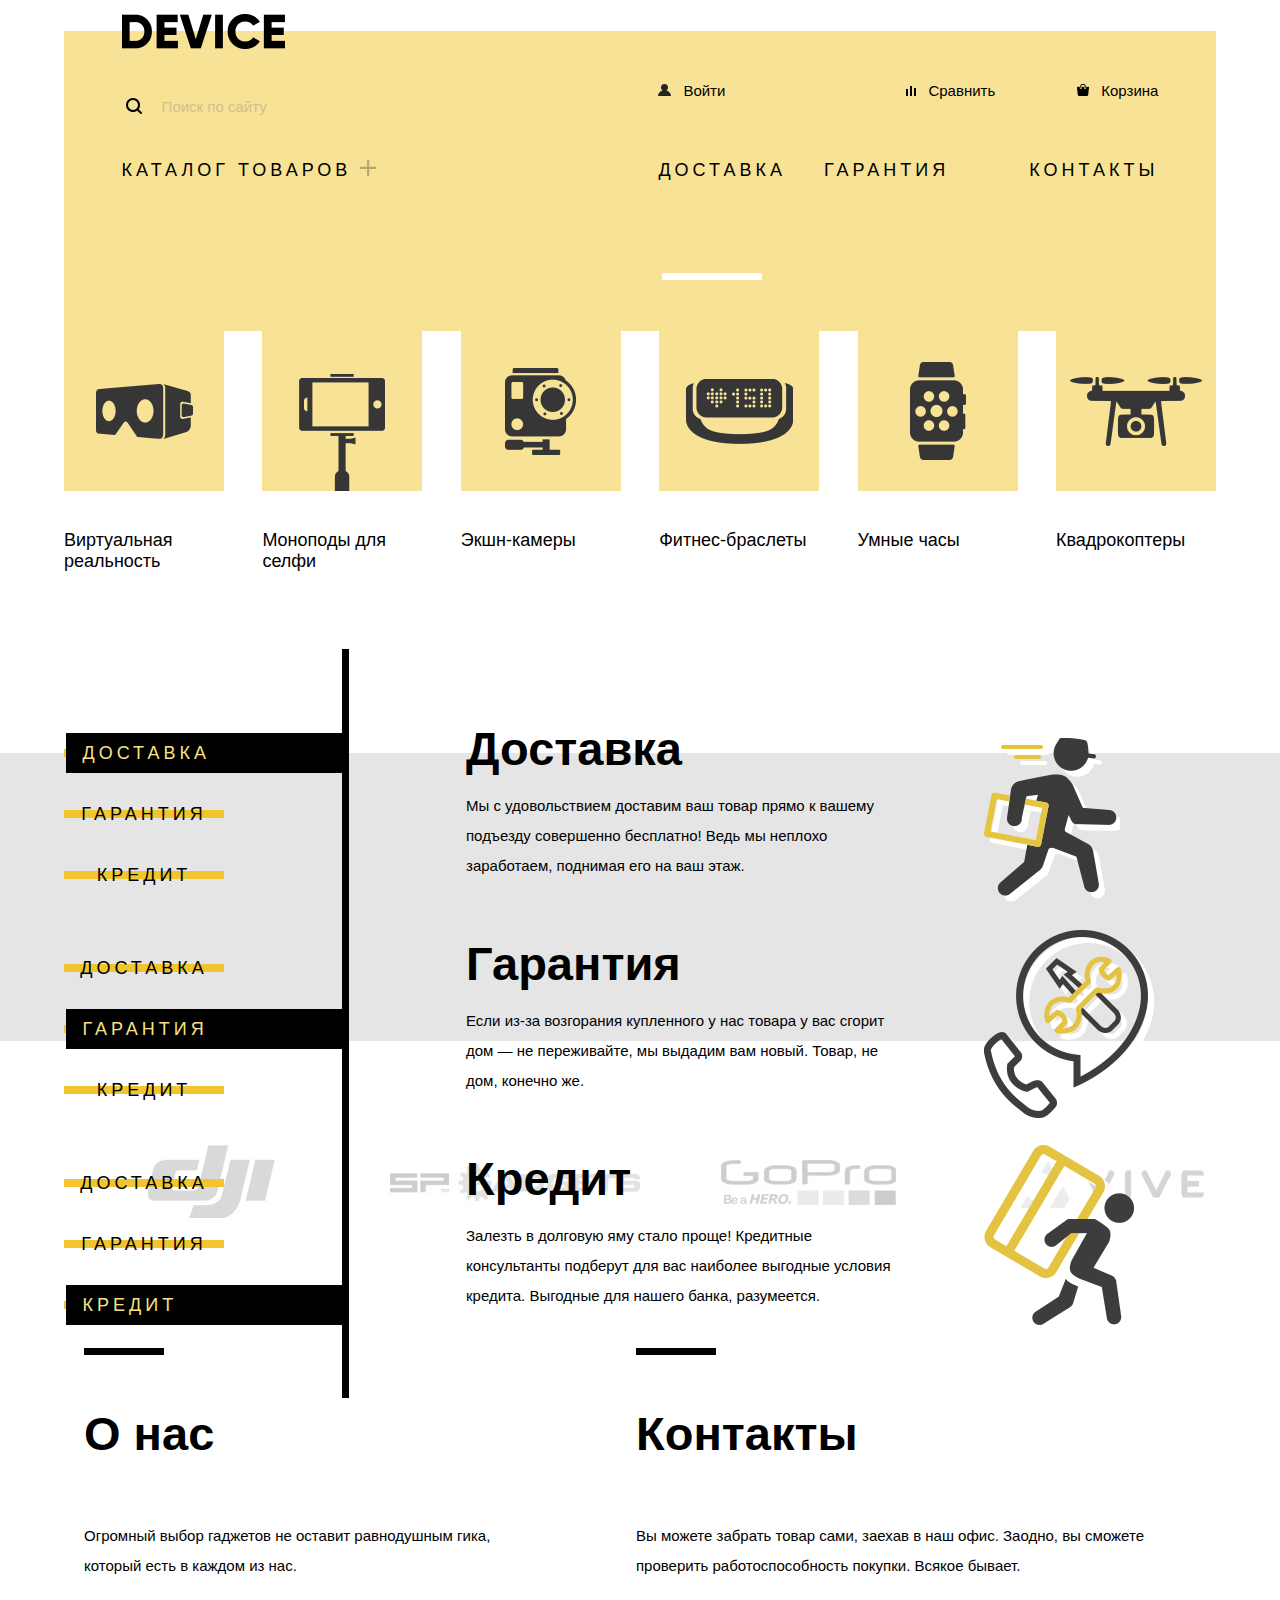
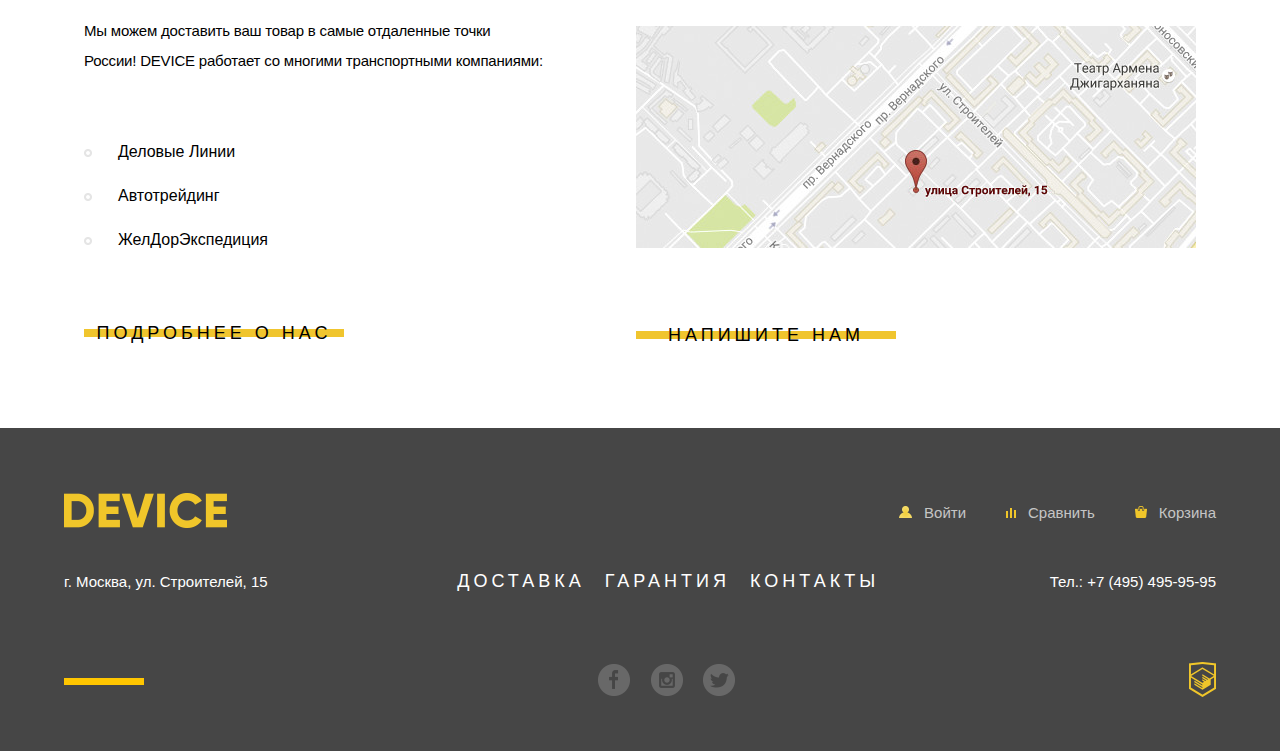
==== commit a0d70230: "index +" ====
--- a/index.html
+++ b/index.html
@@ -16,29 +16,30 @@
     </div>
     <div class="navigation">
       <div class="nav-up">
-        <div class="search">
-          <img src="img/search_.png" alt="" class="search">
-          Поиск по сайту
+        <div class="search" onclick="search('btn-hidden');">
+
+          <input class="text-search" placeholder="Поиск по сайту"></input>
+          <button type="submit" id="btn-hidden" class="btn-search">Найти</button>
         </div>
         <div class="menu_up">
           <div class="container_left">
-            <a href="#"><img src="img/user_.png" alt="" class="user">Войти</a>
+            <a href="#" class="user"><img src="img/user_.png" alt="" class="user">Войти</a>
           </div>
           <div class="container_cart">
             <div class="compare">
-              <a href="#"><img src="img/compare_.png" alt="" class="imgcompare">Сравнить</a>
+              <a href="#" class="compare"><img src="img/compare_.png" alt="" class="imgcompare">Сравнить</a>
             </div>
             <div class="cart">
-              <a href="#"><img src="img/cart_.png" alt="" class="cart">Корзина</a>
+              <a href="#" class="cart"><img src="img/cart_.png" alt="" class="cart">Корзина</a>
             </div>
           </div>
         </div>
       </div>
     
       <div class="nav-down">
-         <span class="catalogbut" onclick="view('hidden');">
-            Каталог товаров <img src="img/plus.png" alt="" class="plus">
-         </span>
+         <a href="../data/catalog.html" class="catalogbut" onmouseover="view('hidden');">          
+            <span class="cat"> Каталог товаров </span><img src="img/plus.png" alt="" class="plus">
+         </a>
         <div class="menu">
           <div class="container_left">
             <div class="del">
@@ -49,22 +50,22 @@
             </div>
           </div>
           <div class="container_right">
-            <a href="#">Контакты</a>
+            <a href="#" class="conts">Контакты</a>
           </div>
         </div>
       </div>
       <div id="hidden" class="navhidden">
         <div class="nav-1">
-        <a>Виртуальная реальность</a>
-        <a>Моноподы для селфи</a>
-        <a>Экшн-камеры</a>
+        <a href="#" class="m-1">Виртуальная реальность</a>
+        <a href="#" class="m-2">Моноподы для селфи</a class="m-1">
+        <a href="#" class="m-3">Экшн-камеры</a class="m-1">
       </div>
         <div class="nav-2">
-        <a>Фитнес-браслеты</a>
-        <a>Умные часы</a>
+        <a href="#" class="m-4">Фитнес-браслеты</a class="m-1">
+        <a href="#" class="m-5">Умные часы</a class="m-1">
       </div>
       <div class="nav-3">
-        <a>Квадрокоптеры</a>
+        <a href="#" class="m-6">Квадрокоптеры</a class="m-1">
       </div>
     </div>
     </div>
@@ -268,30 +269,91 @@
 <section class="delivery">
   <div class="deli">
     <div class="del-menu">
-      <a href="#">
-        <div class="rect-2">
-          <div class="button">Доставка</div>
-        </div>
-      </a>
-      <a href="#">
-        <div class="rect-2">
-          <div class="button">Гарантия</div>
-        </div>
-      </a>
-      <a href="#">
-        <div class="rect-2">
-          <div class="button">Кредит</div>
-        </div>
-      </a>
-        
-     
-    </div>
-    <div class="del-rect"></div>
+      <div>
+      <span class="back-delivery">
+        <div class="rect-2">
+          <div class="button-d" onclick="currentDeli(1)"><div class="current">Доставка</div></div>
+        </div>
+      </span>
+      <span>
+        <div class="rect-2">
+          <div class="button-d" onclick="currentDeli(2)">Гарантия</div>
+        </div>
+      </span>
+      <span>
+        <div class="rect-2">
+          <div class="button-d" onclick="currentDeli(3)">Кредит</div>
+        </div>
+      </span>
+    </div>
+      <div class="del-rect"></div>
+    </div>
+    
     <div class="del-descr"><h3>Доставка</h3>
       <p class="del-text">Мы с удовольствием доставим ваш товар прямо к вашему подъезду совершенно бесплатно! Ведь мы неплохо заработаем, поднимая его на ваш этаж.</p>
     </div>
     <div class="del-img"><img src="img/delivery.png" alt="" class=""></div>
   </div>
+
+  <div class="deli">
+    <div class="del-menu">
+      <div>
+      <span class="back-delivery">
+        <div class="rect-2">
+          <div class="button-d" onclick="currentDeli(1)">Доставка</div>
+        </div>
+      </span>
+      <span>
+        <div class="rect-2">
+          <div class="button-d" onclick="currentDeli(2)"><div class="current">Гарантия</div></div>
+        </div>
+      </span>
+      <span>
+        <div class="rect-2">
+          <div class="button-d" onclick="currentDeli(3)">Кредит</div>
+        </div>
+      </span>
+    </div>
+    <div class="del-rect"></div>
+    </div>
+    
+    <div class="del-descr"><h3>Гарантия</h3>
+      <p class="del-text">Если из-за возгорания купленного у нас товара у вас сгорит дом — не переживайте, мы выдадим вам новый.
+        Товар, не дом, конечно же.</p>
+    </div>
+    <div class="del-img-2"><img src="img/warranty.png" alt="" class=""></div>
+  </div>
+  
+
+  <div class="deli">
+    <div class="del-menu">
+      <div>
+      <span class="back-delivery">
+        <div class="rect-2">
+          <div class="button-d" onclick="currentDeli(1)">Доставка</div>
+        </div>
+      </span>
+      <span>
+        <div class="rect-2">
+          <div class="button-d" onclick="currentDeli(2)">Гарантия</div>
+        </div>
+      </span>
+      <span>
+        <div class="rect-2">
+          <div class="button-d" onclick="currentDeli(3)"><div class="current">Кредит</div></div>
+        </div>
+      </span>
+    </div>
+    <div class="del-rect"></div>
+    </div>
+    
+    <div class="del-descr"><h3>Кредит</h3>
+      <p class="del-text">Залезть в долговую яму стало проще! Кредитные консультанты подберут для вас наиболее выгодные 
+        условия кредита. Выгодные для нашего банка, разумеется.</p>
+    </div>
+    <div class="del-img-3"><img src="img/credit.png" alt="" class=""></div>
+  </div>
+  
 
 </section>
 
@@ -341,7 +403,18 @@
       <div class="rect-3"></div>
       <h3>Контакты</h3>
       <p class="map-text">Вы можете забрать товар сами, заехав в наш офис. Заодно, вы сможете проверить работоспособность покупки. Всякое бывает.</p>
-      <img src="img/map.jpg" alt="" class="map">
+      
+      <div id="map-btn" class="map-btn">
+        <img src="img/map.jpg" alt="" class="map">
+      </div>
+      <div id="map-modal" class="map-modal">
+        <div class="map-cnt">
+          <img src="img/map-big.jpg" alt="" class="map-big">
+          <span  class="closes">
+            <img src="img/modal-close-2.png" alt="" class="imgclose">
+          </span>  
+        </div>
+      </div>
       <div id="write-but" class="btn">
         <div class="rect-4" >
         <div class="button">Напишите нам</div>
@@ -389,13 +462,13 @@
       </div>
       <div class="menu-item">
         <div class="user-f">
-          <a href="#"><img src="img/user.png" alt="" class="">Войти</a>
+          <a href="#"><img src="img/user.png" alt="" class="user-i">Войти</a>
         </div>
         <div class="compare-f">
-            <a href="#"><img src="img/compare.png" alt="" class="">Сравнить<a>
+            <a href="#"><img src="img/compare.png" alt="" class="compare-i">Сравнить<a>
         </div>
         <div class="cart-f">
-          <a href="#"><img src="img/cart.png" alt="" class="">Корзина</a>
+          <a href="#"><img src="img/cart.png" alt="" class="cart-i">Корзина</a>
         </div>
       </div>
     </div>
--- a/css/style.css
+++ b/css/style.css
@@ -26,10 +26,69 @@
     margin-top: -17px;
 }
 
+.logo:hover, .cat:hover, .user:hover, .compare:hover, .cart:hover, .del:hover, .garant:hover, .conts:hover, .m-1:hover, .m-2:hover, .m-3:hover, .m-4:hover, .m-5:hover, .m-6:hover, .logo-footer:hover, .del-2:hover, .garant-2:hover, .contacts-2:hover, .logo-html:hover {
+    opacity: 60%;
+}
+
+.logo:active, .cat:active, .user:active, .compare:active, .cart:active, .del:active, .garant:active, .conts:active, .m-1:active, .m-2:active, .m-3:active, .m-4:active, .m-5:active, .m-6:active, .logo-footer:active, .del-2:active, .garant-2:active, .contacts-2:active, .logo-html:hover {
+    opacity: 30%;
+}
+
+
+
 .search {
     padding: 0 14px 0 0;
-    color: #0000004d;
-
+
+}
+
+.text-search {
+    background: none;
+    border: none;
+    background-image: url(../img/search_.png);
+    background-repeat: no-repeat; 
+    background-position: 4px;
+    outline: none;  
+    padding-left: 40px;  
+    height: 46px;  
+    font-family: 'Open Sans Light', 'Helvetica Neue', sans-serif;
+    font-size: 15px;
+}
+
+.btn-search {
+    background: none;
+    outline: none;
+    border: black solid 2px;
+    height: 49px;
+    width: 85px;
+    margin-left: -5px;
+    display: none;
+}
+
+.btn-search:hover {
+    background-color: black;
+    color: #fff;
+}
+
+.btn-search:focus {
+    background-color: black;
+    color: #ffffff4d;
+}
+
+.text-search::placeholder {
+    opacity: 30%;
+}
+
+
+.text-search:hover::placeholder {
+    opacity: 60%;
+}
+
+.text-search:focus::placeholder {
+    opacity: 100%;
+}
+
+.text-search:focus {
+    border-bottom: black solid 2px;
 }
 
 .navigation {
@@ -60,7 +119,7 @@
     font-family: 'Gilroy ExtraBold', sans-serif;
     text-transform: uppercase;
     letter-spacing: 4px;
-    padding-top: 51px;
+    padding-top: 30px;
     font-size: 18px;
     display: flex;
     justify-content: space-between;
@@ -204,11 +263,12 @@
     
 }
 
-.button {
+.button, .button-d {
     font-family: 'Gilroy ExtraBold', sans-serif;
     text-transform: uppercase;
     letter-spacing: 4px;
     font-size: 18px;
+    cursor: pointer;
 }
 
 .rect-1 {
@@ -245,10 +305,28 @@
     cursor: pointer;
 }
 
+.current {
+    background-color: black;
+    width: 260px;
+    height: 40px;
+    color: #f7e184;
+    display: flex;
+    align-items: center;
+    padding-left: 17px;
+    margin-left: 120px;
+    cursor: pointer;
+}
 
 .hover, .dot:active {
     cursor: pointer;
     background: url(../img/slider-button.png) no-repeat center;
+}
+
+
+
+.back-delivery {
+    width: 277px;
+    height: 40px;
 }
 
 .num {
@@ -406,7 +484,7 @@
 .deli {
     display: flex;
     position: relative;
-    justify-content: space-between;
+    justify-content: start;
     margin: 0 auto;
     width: 90%;
     max-width: 1160px;
@@ -457,13 +535,14 @@
 .del-menu {
     padding-right: 117px;
     margin-top: -4px;
+    display: flex;
 }
 
 .del-rect {
     width: 7px;
     height: 319px;
     background-color: black;
-    margin: -100px 0 0 0;
+    margin: -100px 0 0 118px;
 
 }
 
@@ -480,7 +559,9 @@
     justify-content: center;
     align-items: center;
     margin-bottom: 53px;
-}
+    cursor: pointer;
+}
+
 
 h3 {
     font-family: 'Gilroy ExtraBold', sans-serif;
@@ -490,13 +571,22 @@
 
 .del-descr {
 
-    padding: 0 116px 0 116px;
     margin-top: -32px;
 }
 
 .del-img {
     margin-top: -15px;
-    padding: 0 66px 0 0;
+    padding-left: 80px;
+}
+
+.del-img-2 {
+    margin-top: -38px;
+    padding-left: 80px;
+}
+
+.del-img-3 {
+    margin-top: -38px;
+    padding-left: 80px;
 }
 
 .del-text {
@@ -554,6 +644,33 @@
     z-index: 2; 
 }
 
+#map-modal {
+    position: fixed; 
+    display: none; 
+    width: 100%; 
+    height: 100%; 
+    top: 0;
+    left: 0;
+    right: 0;
+    bottom: 0;
+    z-index: 2; 
+    align-items: center;
+    justify-content: center;
+}
+
+.map-cnt {
+    position: relative;
+}
+
+.closes {
+    position: absolute;
+    padding: 22px;
+    display: flex;
+    justify-content: flex-end;
+    top: 2%;
+    right: 2%;
+}
+
 .text{
     position: absolute;
     top: 50%;
@@ -600,7 +717,7 @@
     flex-direction: column;
 }
 
-input:hover {
+input.name:hover {
     background-color: #eaeaea;
 }
 
@@ -848,4 +965,13 @@
 
 .social img {
     padding: 0 8px;
+    opacity: 30%;
+}
+
+.social img:hover {
+    opacity: 60%;
+}
+
+.social img:active {
+    opacity: 10%;
 }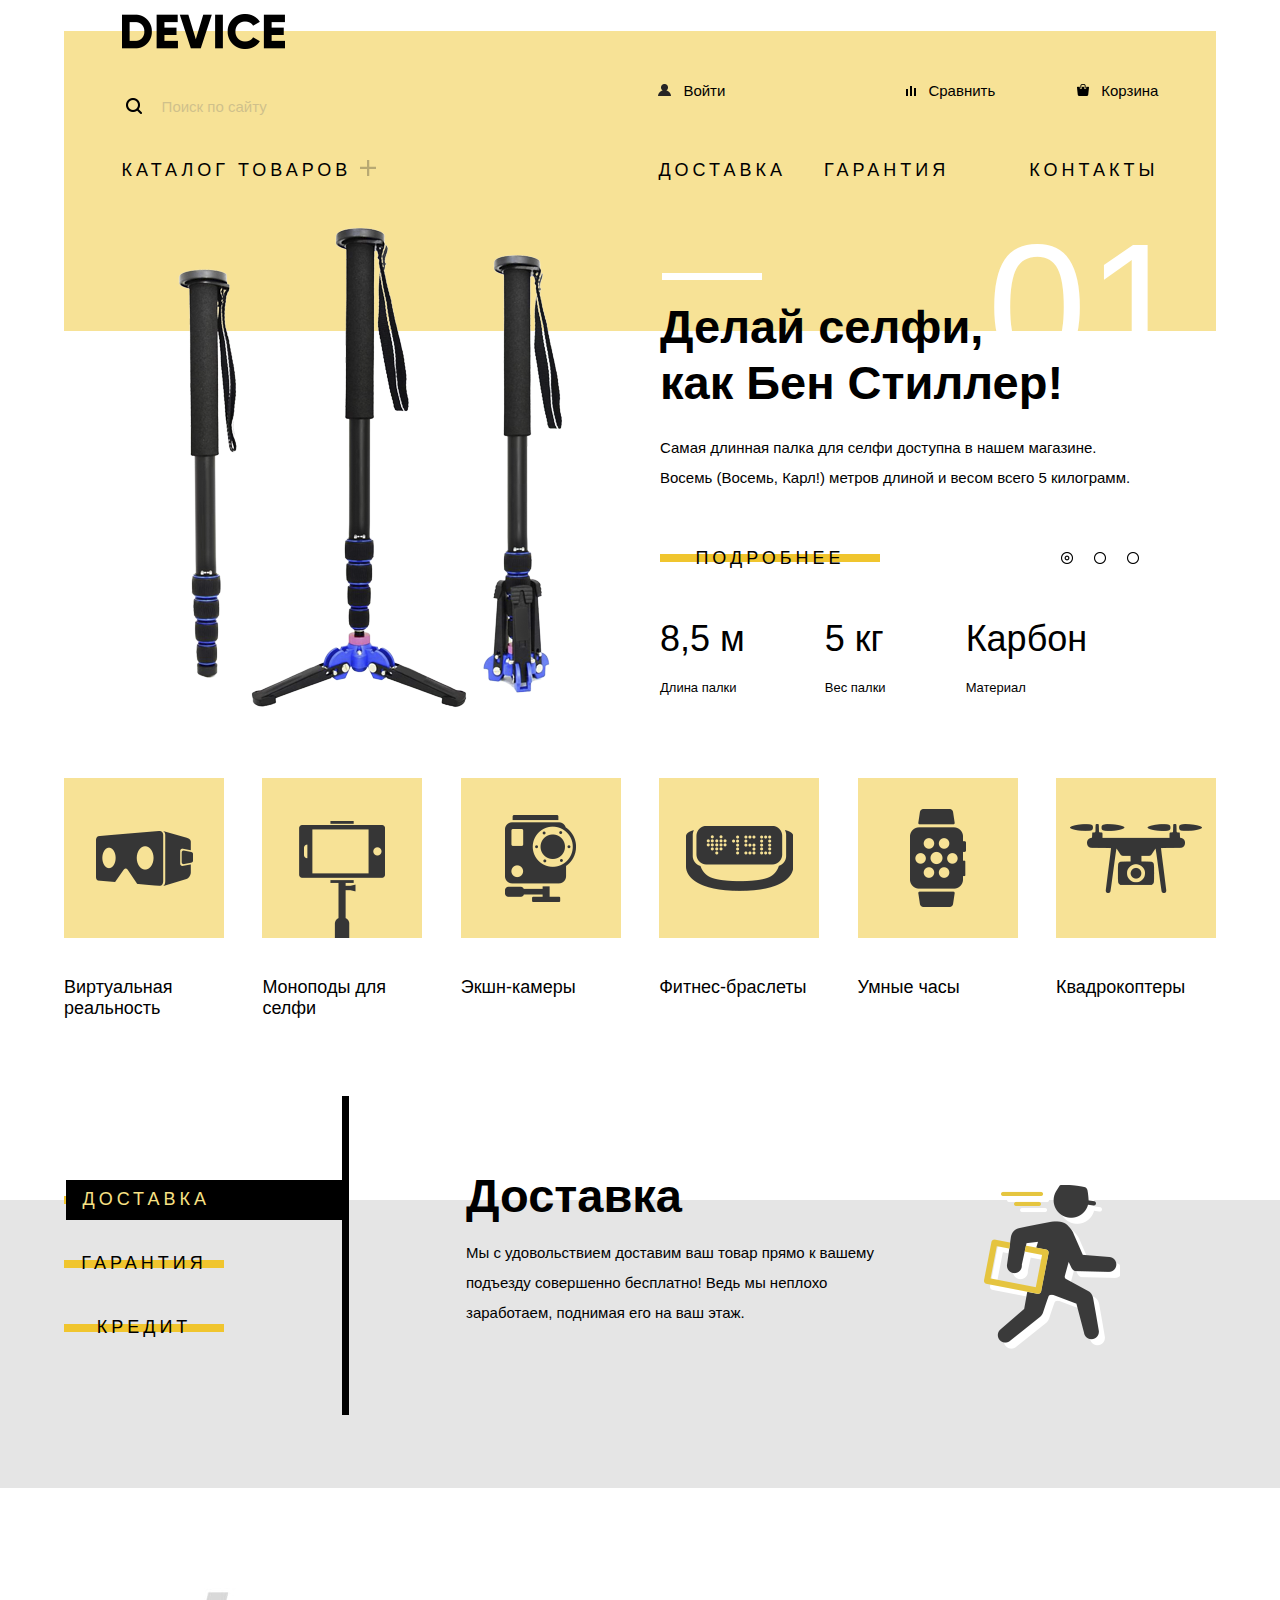
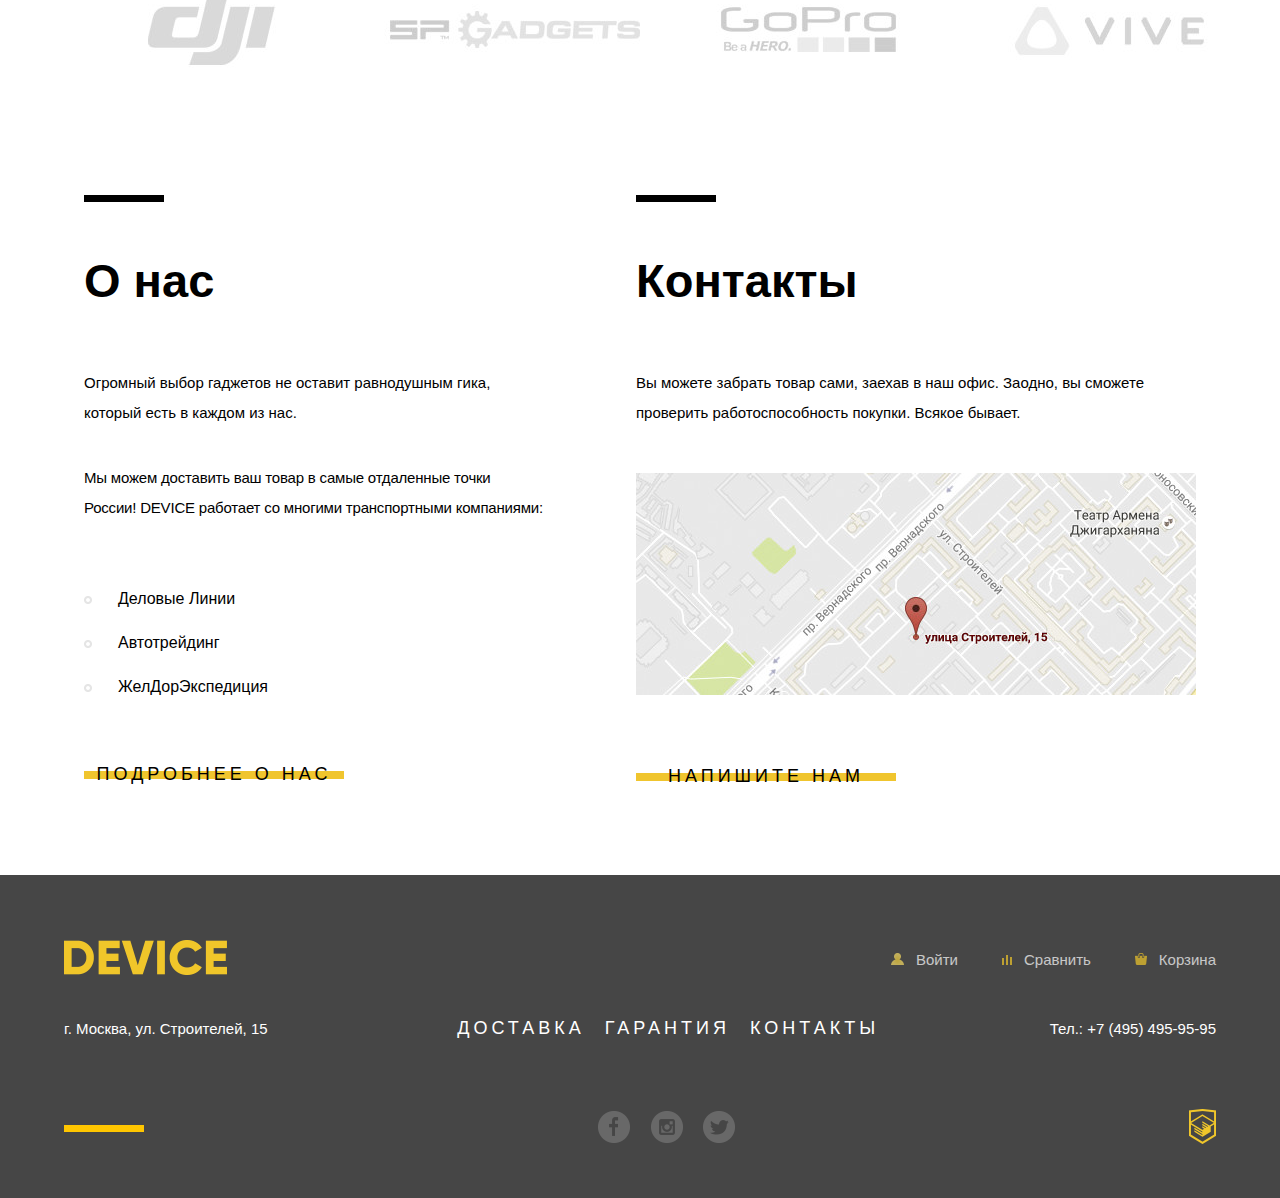
==== commit 3e39e416: "catalog без диапазона цен" ====
--- a/index.html
+++ b/index.html
@@ -4,7 +4,7 @@
     <meta charset="utf-8">
     <title>HTML Academy: Девайс</title>
     <link rel="stylesheet" href="css/style.css">
-    <script src="../data/js/script.js"></script>
+    <script src="js/script.js"></script>
   </head>
   
 <body>
@@ -12,7 +12,7 @@
 <header>
   <div class="container">
     <div>
-      <a href="../data/index.html"><img src="img/logo.png" alt="" class="logo"></a>
+      <a href="index.html"><img src="img/logo.png" alt="" class="logo"></a>
     </div>
     <div class="navigation">
       <div class="nav-up">
@@ -37,7 +37,7 @@
       </div>
     
       <div class="nav-down">
-         <a href="../data/catalog.html" class="catalogbut" onmouseover="view('hidden');">          
+         <a href="catalog.html" class="catalogbut" onmouseover="view('hidden');">          
             <span class="cat"> Каталог товаров </span><img src="img/plus.png" alt="" class="plus">
          </a>
         <div class="menu">
@@ -275,12 +275,12 @@
           <div class="button-d" onclick="currentDeli(1)"><div class="current">Доставка</div></div>
         </div>
       </span>
-      <span>
+      <span class="back-delivery">
         <div class="rect-2">
           <div class="button-d" onclick="currentDeli(2)">Гарантия</div>
         </div>
       </span>
-      <span>
+      <span class="back-delivery">
         <div class="rect-2">
           <div class="button-d" onclick="currentDeli(3)">Кредит</div>
         </div>
@@ -303,12 +303,12 @@
           <div class="button-d" onclick="currentDeli(1)">Доставка</div>
         </div>
       </span>
-      <span>
+      <span class="back-delivery">
         <div class="rect-2">
           <div class="button-d" onclick="currentDeli(2)"><div class="current">Гарантия</div></div>
         </div>
       </span>
-      <span>
+      <span  class="back-delivery">
         <div class="rect-2">
           <div class="button-d" onclick="currentDeli(3)">Кредит</div>
         </div>
@@ -333,12 +333,12 @@
           <div class="button-d" onclick="currentDeli(1)">Доставка</div>
         </div>
       </span>
-      <span>
+      <span class="back-delivery">
         <div class="rect-2">
           <div class="button-d" onclick="currentDeli(2)">Гарантия</div>
         </div>
       </span>
-      <span>
+      <span class="back-delivery">
         <div class="rect-2">
           <div class="button-d" onclick="currentDeli(3)"><div class="current">Кредит</div></div>
         </div>
@@ -391,11 +391,11 @@
         </ul>
       </div>
 
-      <a href="#">
+      <div class="btn">
         <div class="rect-4">
         <div class="button">Подробнее о нас</div>
         </div> 
-      </a>
+      </div>
         
     </div>
 
@@ -404,14 +404,14 @@
       <h3>Контакты</h3>
       <p class="map-text">Вы можете забрать товар сами, заехав в наш офис. Заодно, вы сможете проверить работоспособность покупки. Всякое бывает.</p>
       
-      <div id="map-btn" class="map-btn">
+      <div id="map-btn" class="mapbtn">
         <img src="img/map.jpg" alt="" class="map">
       </div>
-      <div id="map-modal" class="map-modal">
+      <div id="map-modal" class="mapmodal">
         <div class="map-cnt">
           <img src="img/map-big.jpg" alt="" class="map-big">
           <span  class="closes">
-            <img src="img/modal-close-2.png" alt="" class="imgclose">
+            <img src="img/modal-close-2.png" alt="" class="imgcloses">
           </span>  
         </div>
       </div>
@@ -465,7 +465,7 @@
           <a href="#"><img src="img/user.png" alt="" class="user-i">Войти</a>
         </div>
         <div class="compare-f">
-            <a href="#"><img src="img/compare.png" alt="" class="compare-i">Сравнить<a>
+            <a href="#"><img src="img/compare.png" alt="" class="compare-i">Сравнить</a>
         </div>
         <div class="cart-f">
           <a href="#"><img src="img/cart.png" alt="" class="cart-i">Корзина</a>
@@ -501,7 +501,7 @@
 
 </footer>
 
-<script src="../data/js/script.js"></script>
+<script src="js/script.js"></script>
 
 </body>
 
--- a/css/style.css
+++ b/css/style.css
@@ -6,9 +6,8 @@
     margin: auto;
 }
 
-
 header {
-    background: #f0c52e80;
+    background: #f7e296;
     height: 300px;
     width: 90%;
     max-width: 1160px;
@@ -30,11 +29,9 @@
     opacity: 60%;
 }
 
-.logo:active, .cat:active, .user:active, .compare:active, .cart:active, .del:active, .garant:active, .conts:active, .m-1:active, .m-2:active, .m-3:active, .m-4:active, .m-5:active, .m-6:active, .logo-footer:active, .del-2:active, .garant-2:active, .contacts-2:active, .logo-html:hover {
-    opacity: 30%;
-}
-
-
+.logo:active, .cat:active, .user:active, .compare:active, .cart:active, .del:active, .garant:active, .conts:active, .m-1:active, .m-2:active, .m-3:active, .m-4:active, .m-5:active, .m-6:active, .logo-footer:active, .del-2:active, .garant-2:active, .contacts-2:active, .logo-html:active, .user-f:active, .compare-f:active, .cart-f:active {
+    opacity: 30%;
+}
 
 .search {
     padding: 0 14px 0 0;
@@ -78,7 +75,6 @@
     opacity: 30%;
 }
 
-
 .text-search:hover::placeholder {
     opacity: 60%;
 }
@@ -100,7 +96,6 @@
     margin-top: 30px;
     display: flex;
     justify-content: space-between;
-
 }
 
 .menu_up img {
@@ -137,7 +132,7 @@
     margin: 0 -60px;
     overflow: hidden;
     display: none;
-    z-index: 1;
+    z-index: 2;
 }
 
 .navhidden a {
@@ -156,12 +151,10 @@
     display: flex;
     flex-direction: column;
     width: 200px;
-
 }
 
 .catalogbut {
     cursor: pointer;
-    
 }
 
 .navhidden.open {
@@ -222,10 +215,6 @@
     height: 479px;
 }
 
-.slider {
-    /*height: 479px;*/
-}
-
 .slider1 {
     display: flex;
     justify-content: space-between;
@@ -237,10 +226,6 @@
     margin-left: auto;
     margin-right: auto;
 }
-
-/*.sli__img img {
-    width: 100%;
-}*/
 
 h1 {
     font-family: 'Gilroy ExtraBold', sans-serif;
@@ -298,7 +283,6 @@
 .pag li {
     margin-right: 21px;
     display: flex;
-    
 }
 
 .dot {
@@ -322,10 +306,15 @@
     background: url(../img/slider-button.png) no-repeat center;
 }
 
-
-
 .back-delivery {
-    width: 277px;
+    width: 160px;
+    height: 40px;
+    display: flex;
+    align-items: center;
+    padding-top: 24px;
+}
+
+.rect-2:hover {
     height: 40px;
 }
 
@@ -462,6 +451,11 @@
     opacity: 30%;
 }
 
+.pop-1, .pop-2, .pop-3, .pop-4, .pop-5, .pop-6 {
+    cursor: pointer;
+    height: 240px;
+}
+
 .icon {
     display: flex;
     justify-content: space-between;
@@ -469,7 +463,6 @@
 
 .col-text-1, .col-text-2, .col-text-3, .col-text-4, .col-text-5, .col-text-6 {
     width: 160px;
-    height: 160px;
     font-family: 'Gilroy ExtraBold', sans-serif;
     font-size: 18px;
     padding-top: 39px;
@@ -499,7 +492,6 @@
     justify-content: center;
 }
 
-
 .ico-1 a:hover img {
     opacity: 0;
 }
@@ -543,7 +535,6 @@
     height: 319px;
     background-color: black;
     margin: -100px 0 0 118px;
-
 }
 
 .delivery {
@@ -558,7 +549,7 @@
     display: flex;
     justify-content: center;
     align-items: center;
-    margin-bottom: 53px;
+    margin-bottom: 81px;
     cursor: pointer;
 }
 
@@ -570,7 +561,6 @@
 }
 
 .del-descr {
-
     margin-top: -32px;
 }
 
@@ -630,6 +620,10 @@
 
 .btn {
     cursor: pointer;
+    width: 260px;
+    height: 40px;
+    align-items: center;
+    display: flex;
 }
 
 #write-us {
@@ -671,7 +665,7 @@
     right: 2%;
 }
 
-.text{
+.text {
     position: absolute;
     top: 50%;
     left: 50%;
@@ -680,7 +674,6 @@
     box-shadow: 0 5px 10px 0 rgba(0, 0, 0, 0.08), 0px 5px 20px 0px rgba(0, 0, 0, 0.14);
 }
 
-
 .form-back {
     height: 553px;
     width: 960px;
@@ -695,7 +688,7 @@
     justify-content: flex-end;
 }
 
-.imgclose {
+.imgclose, .imgcloses {
     margin: 0;
     padding: 0;
     opacity: 60%;
@@ -712,7 +705,6 @@
 .form-text {
     font-family: 'Gilroy ExtraBold', sans-serif;
     font-size: 18px;
-    
     display: flex;
     flex-direction: column;
 }
@@ -767,6 +759,14 @@
     opacity: 100%;
 }
 
+.imgcloses:active {
+    opacity: 30%;
+}
+
+.imgcloses:hover {
+    opacity: 100%;
+}
+
 .form-mess {
     font-family: 'Gilroy ExtraBold', sans-serif;
     font-size: 18px;
@@ -861,8 +861,7 @@
     display: flex;
     justify-content: center;
     align-items: center;
-    margin-top: 54px;
-    margin-bottom: 73px;
+    margin-top: 65px;
 }
 
 .map-text {
@@ -874,6 +873,7 @@
 
 .map {
     padding-bottom: 26px;
+    cursor: pointer;
 }
 
 footer {
@@ -895,20 +895,34 @@
     padding-top: 65px;
 }
 
-.menu-item a {
-    color: #ffffffb3;
-}
+.user-f a {
+    color: #fff;
+    opacity: 70%;
+}
+
+.user-f a:hover, .compare-f a:hover, .cart-f a:hover {
+    opacity: 100%;
+}
+
+.compare-f a {
+    color: #fff;
+    opacity: 70%;
+}
+
+.cart-f a {
+    color: #fff;
+    opacity: 70%;
+}
+
 
 .menu-item {
     display: flex;
+    width: 325px;
+    justify-content: space-between;
 }
 
 .menu-item img {
     margin-right: 12px;
-}
-
-.user-f, .compare-f {
-    margin-right: 40px;
 }
 
 .menu-2 {
@@ -948,8 +962,7 @@
 .rect-5 {
     width: 80px;
     height: 7px;
-    background-color: #ffc600;
-    
+    background-color: #ffc600; 
 }
 
 .copyright {
@@ -969,7 +982,7 @@
 }
 
 .social img:hover {
-    opacity: 60%;
+    opacity: 100%;
 }
 
 .social img:active {
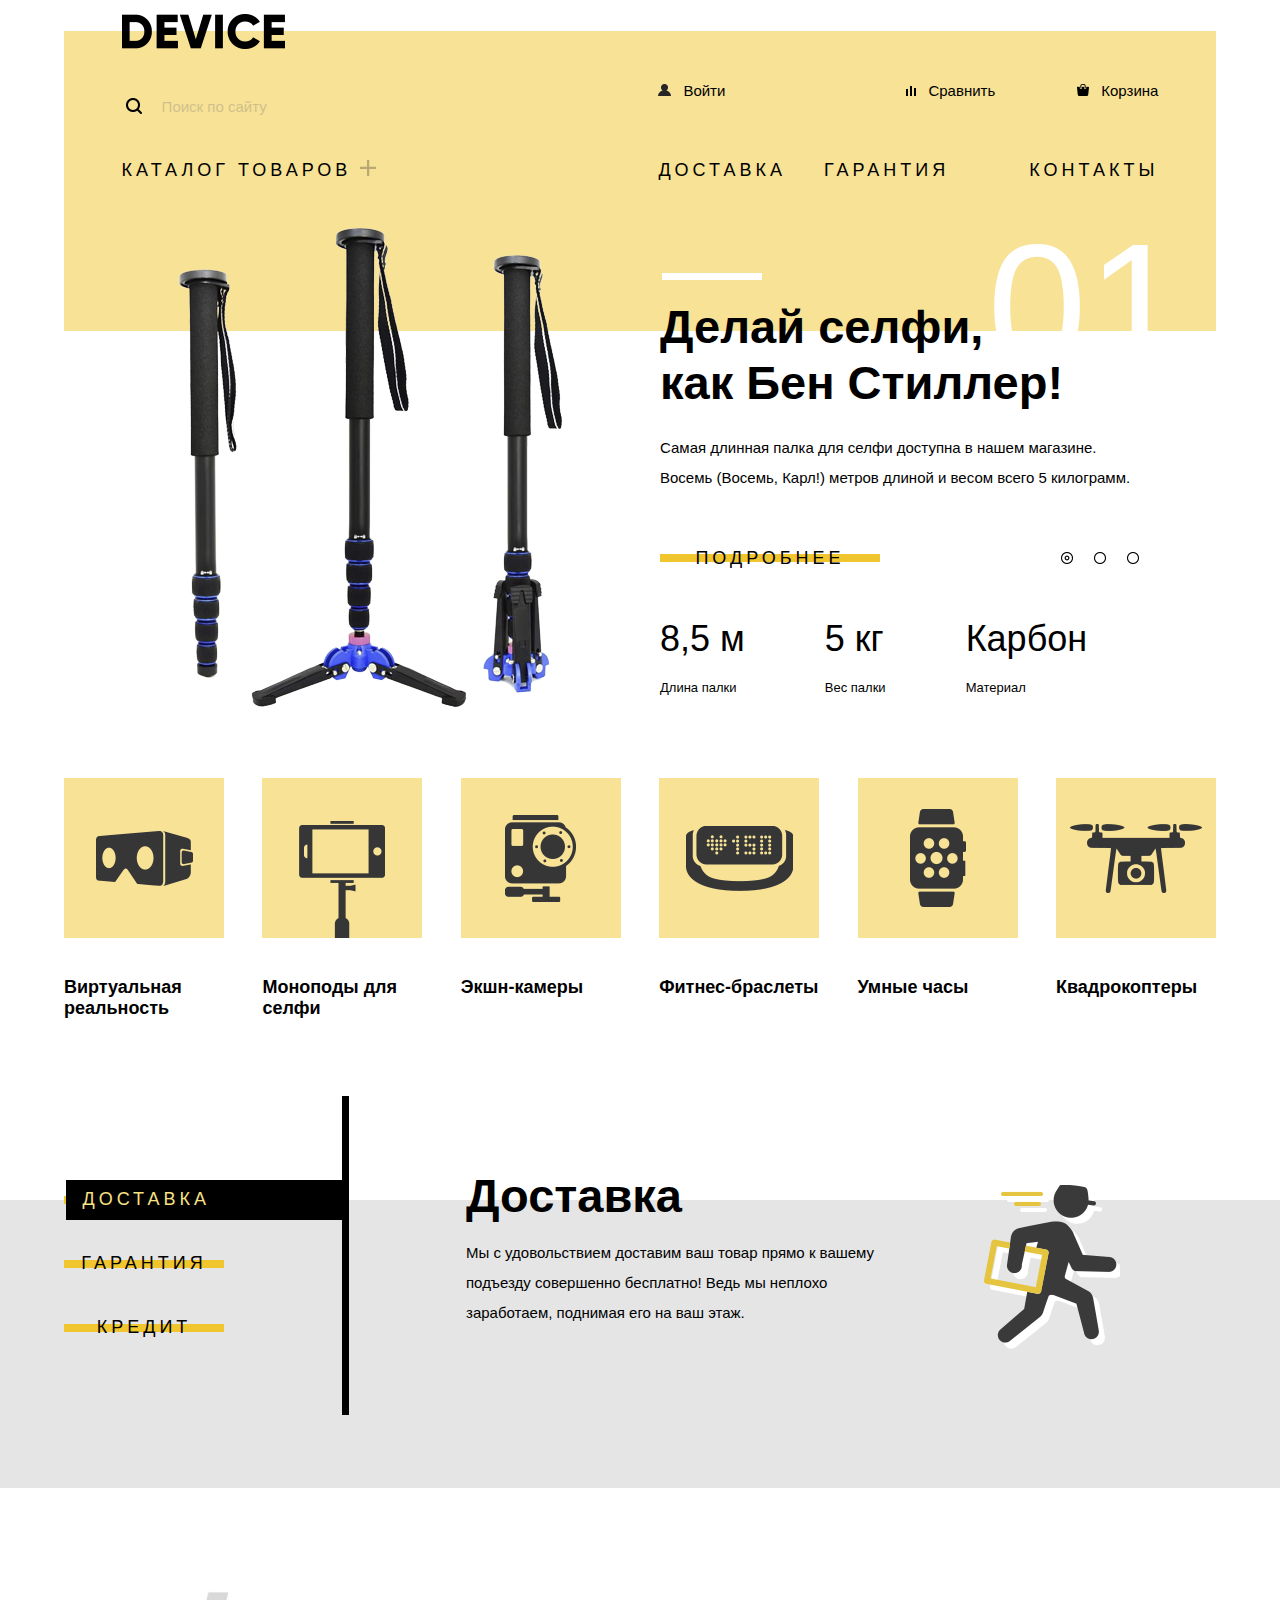
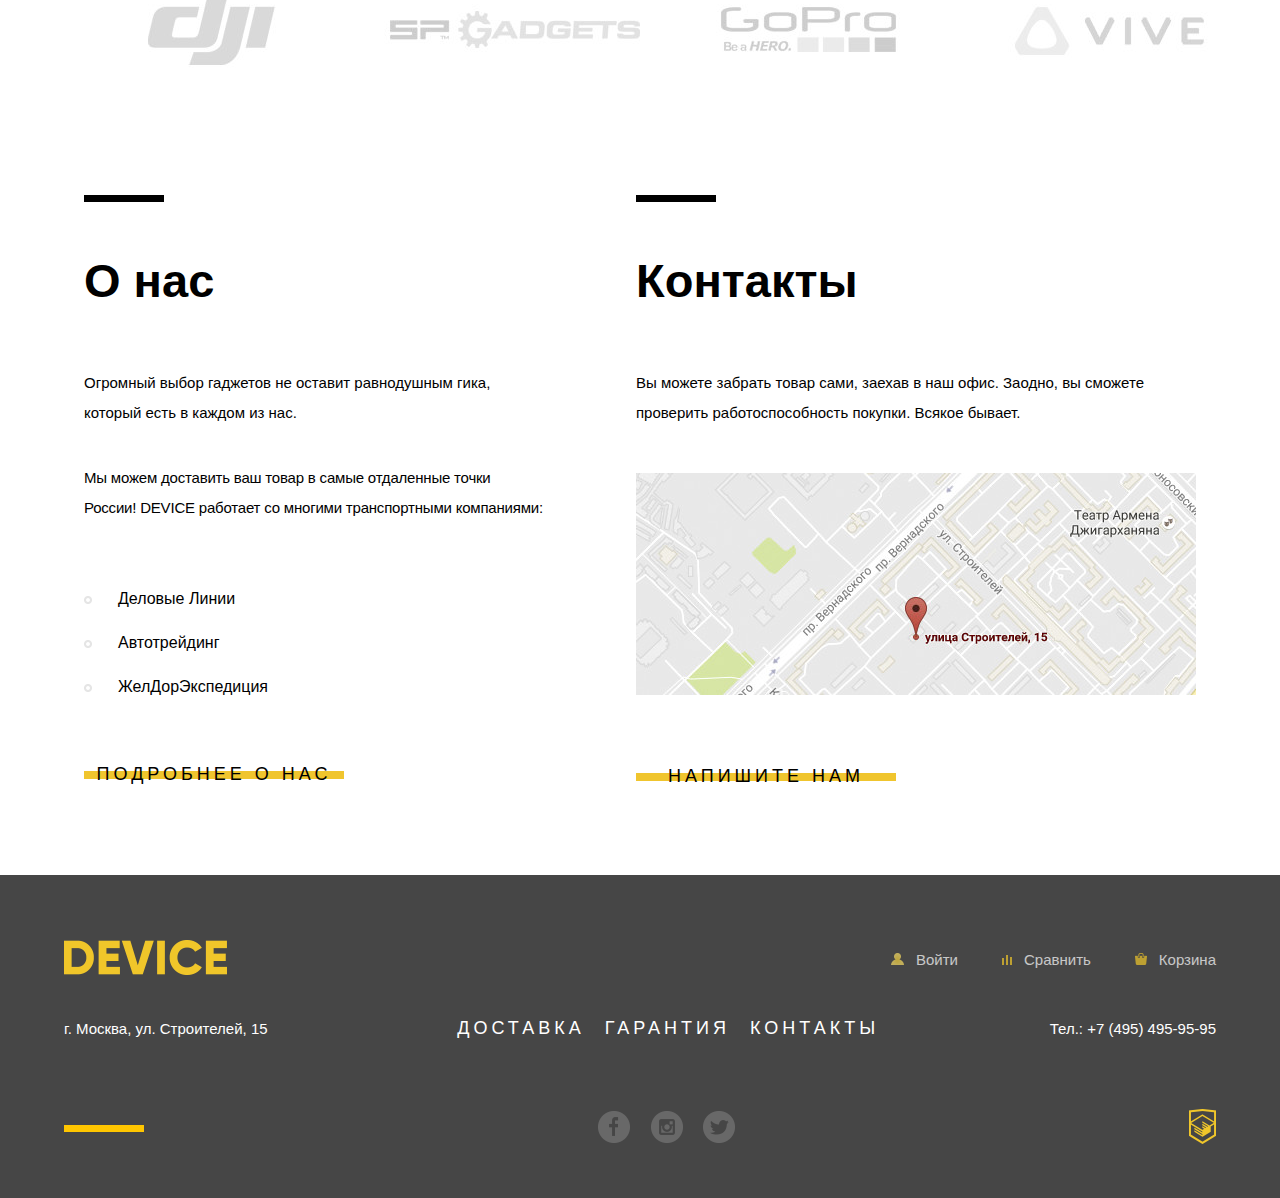
==== commit c10a0e4d: "validator+" ====
--- a/index.html
+++ b/index.html
@@ -18,7 +18,7 @@
       <div class="nav-up">
         <div class="search" onclick="search('btn-hidden');">
 
-          <input class="text-search" placeholder="Поиск по сайту"></input>
+          <input class="text-search" placeholder="Поиск по сайту">
           <button type="submit" id="btn-hidden" class="btn-search">Найти</button>
         </div>
         <div class="menu_up">
@@ -57,15 +57,15 @@
       <div id="hidden" class="navhidden">
         <div class="nav-1">
         <a href="#" class="m-1">Виртуальная реальность</a>
-        <a href="#" class="m-2">Моноподы для селфи</a class="m-1">
-        <a href="#" class="m-3">Экшн-камеры</a class="m-1">
+        <a href="#" class="m-2">Моноподы для селфи</a>
+        <a href="#" class="m-3">Экшн-камеры</a>
       </div>
         <div class="nav-2">
-        <a href="#" class="m-4">Фитнес-браслеты</a class="m-1">
-        <a href="#" class="m-5">Умные часы</a class="m-1">
+        <a href="#" class="m-4">Фитнес-браслеты</a>
+        <a href="#" class="m-5">Умные часы</a>
       </div>
       <div class="nav-3">
-        <a href="#" class="m-6">Квадрокоптеры</a class="m-1">
+        <a href="#" class="m-6">Квадрокоптеры</a>
       </div>
     </div>
     </div>
@@ -230,39 +230,40 @@
       <div class="pop-1">
         <div class="col-1">
         <img src="img/popular-1.png" alt=""></div>
-        <div class="col-text-1">Виртуальная реальность</div>
+        <div class="col-text-1"><h2>Виртуальная реальность</h2></div>
       </div>
 
       <div class="pop-2">
         <div class="col-2">
         <img src="img/popular-2.png" alt=""></div>
-        <div class="col-text-2">Моноподы для селфи</div>
+        <div class="col-text-2"><h2>Моноподы для селфи</h2></div>
       </div>
       
       <div class="pop-3">
         <div class="col-3">
         <img src="img/popular-3.png" alt=""></div>
-        <div class="col-text-3">Экшн-камеры</div>
+        <div class="col-text-3"><h2>Экшн-камеры</h2></div>
       </div>
 
       <div class="pop-4">
         <div class="col-4">
         <img src="img/popular-4.png" alt=""></div>
-        <div class="col-text-4">Фитнес-браслеты</div>
+        <div class="col-text-4"><h2>Фитнес-браслеты</h2></div>
       </div>
 
       <div class="pop-5">
         <div class="col-5">
         <img src="img/popular-5.png" alt=""></div>
-        <div class="col-text-5">Умные часы</div>
+        <div class="col-text-5"><h2>Умные часы</h2></div>
       </div>
 
       <div class="pop-6">
         <div class="col-6">
         <img src="img/popular-6.png" alt=""></div>
-        <div class="col-text-6">Квадрокоптеры</div>
-      </div>
-
+        <div class="col-text-6"><h2>Квадрокоптеры</h2></div>
+      </div>
+
+    </div>
     </div>
 </section>
 
@@ -270,21 +271,21 @@
   <div class="deli">
     <div class="del-menu">
       <div>
-      <span class="back-delivery">
+      <div class="back-delivery">
         <div class="rect-2">
           <div class="button-d" onclick="currentDeli(1)"><div class="current">Доставка</div></div>
         </div>
-      </span>
-      <span class="back-delivery">
+      </div>
+      <div class="back-delivery">
         <div class="rect-2">
           <div class="button-d" onclick="currentDeli(2)">Гарантия</div>
         </div>
-      </span>
-      <span class="back-delivery">
+      </div>
+      <div class="back-delivery">
         <div class="rect-2">
           <div class="button-d" onclick="currentDeli(3)">Кредит</div>
         </div>
-      </span>
+      </div>
     </div>
       <div class="del-rect"></div>
     </div>
@@ -298,21 +299,21 @@
   <div class="deli">
     <div class="del-menu">
       <div>
-      <span class="back-delivery">
+      <div class="back-delivery">
         <div class="rect-2">
           <div class="button-d" onclick="currentDeli(1)">Доставка</div>
         </div>
-      </span>
-      <span class="back-delivery">
+      </div>
+      <div class="back-delivery">
         <div class="rect-2">
           <div class="button-d" onclick="currentDeli(2)"><div class="current">Гарантия</div></div>
         </div>
-      </span>
-      <span  class="back-delivery">
+      </div>
+      <div  class="back-delivery">
         <div class="rect-2">
           <div class="button-d" onclick="currentDeli(3)">Кредит</div>
         </div>
-      </span>
+      </div>
     </div>
     <div class="del-rect"></div>
     </div>
@@ -328,21 +329,21 @@
   <div class="deli">
     <div class="del-menu">
       <div>
-      <span class="back-delivery">
+      <div class="back-delivery">
         <div class="rect-2">
           <div class="button-d" onclick="currentDeli(1)">Доставка</div>
         </div>
-      </span>
-      <span class="back-delivery">
+      </div>
+      <div class="back-delivery">
         <div class="rect-2">
           <div class="button-d" onclick="currentDeli(2)">Гарантия</div>
         </div>
-      </span>
-      <span class="back-delivery">
+      </div>
+      <div class="back-delivery">
         <div class="rect-2">
           <div class="button-d" onclick="currentDeli(3)"><div class="current">Кредит</div></div>
         </div>
-      </span>
+      </div>
     </div>
     <div class="del-rect"></div>
     </div>
@@ -435,7 +436,7 @@
               </div>
             </div>
             <div class="form-mess">Текст письма:
-              <textarea class="mess" type="text" placeholder="В свободной форме"></textarea>
+              <textarea class="mess"  placeholder="В свободной форме"></textarea>
             </div>
             <div class="form-button">
               <a href="#">
--- a/css/style.css
+++ b/css/style.css
@@ -461,11 +461,16 @@
     justify-content: space-between;
 }
 
-.col-text-1, .col-text-2, .col-text-3, .col-text-4, .col-text-5, .col-text-6 {
+.col-text-1, .col-text-2, .col-text-3, .col-text-4, .col-text-5, .col-text-6, h2 {
     width: 160px;
     font-family: 'Gilroy ExtraBold', sans-serif;
     font-size: 18px;
     padding-top: 39px;
+}
+
+h2 {
+    margin: 0;
+    padding: 0;
 }
 
 .col-tex {
@@ -797,8 +802,11 @@
 }
 
 .form-button {
-    width: 760px;
-    margin: 0 auto;
+	width: 200px;
+    height: 40px;
+    align-items: center;
+    display: flex;
+    padding: 50px 0 0 100px;
 }
 
 .rect-6 {
@@ -808,8 +816,6 @@
     display: flex;
     justify-content: center;
     align-items: center;
-    margin-top: 54px;
-    margin-bottom: 73px;
 }
 
 .rect-1:hover, .rect-4:hover, .rect-6:hover {
